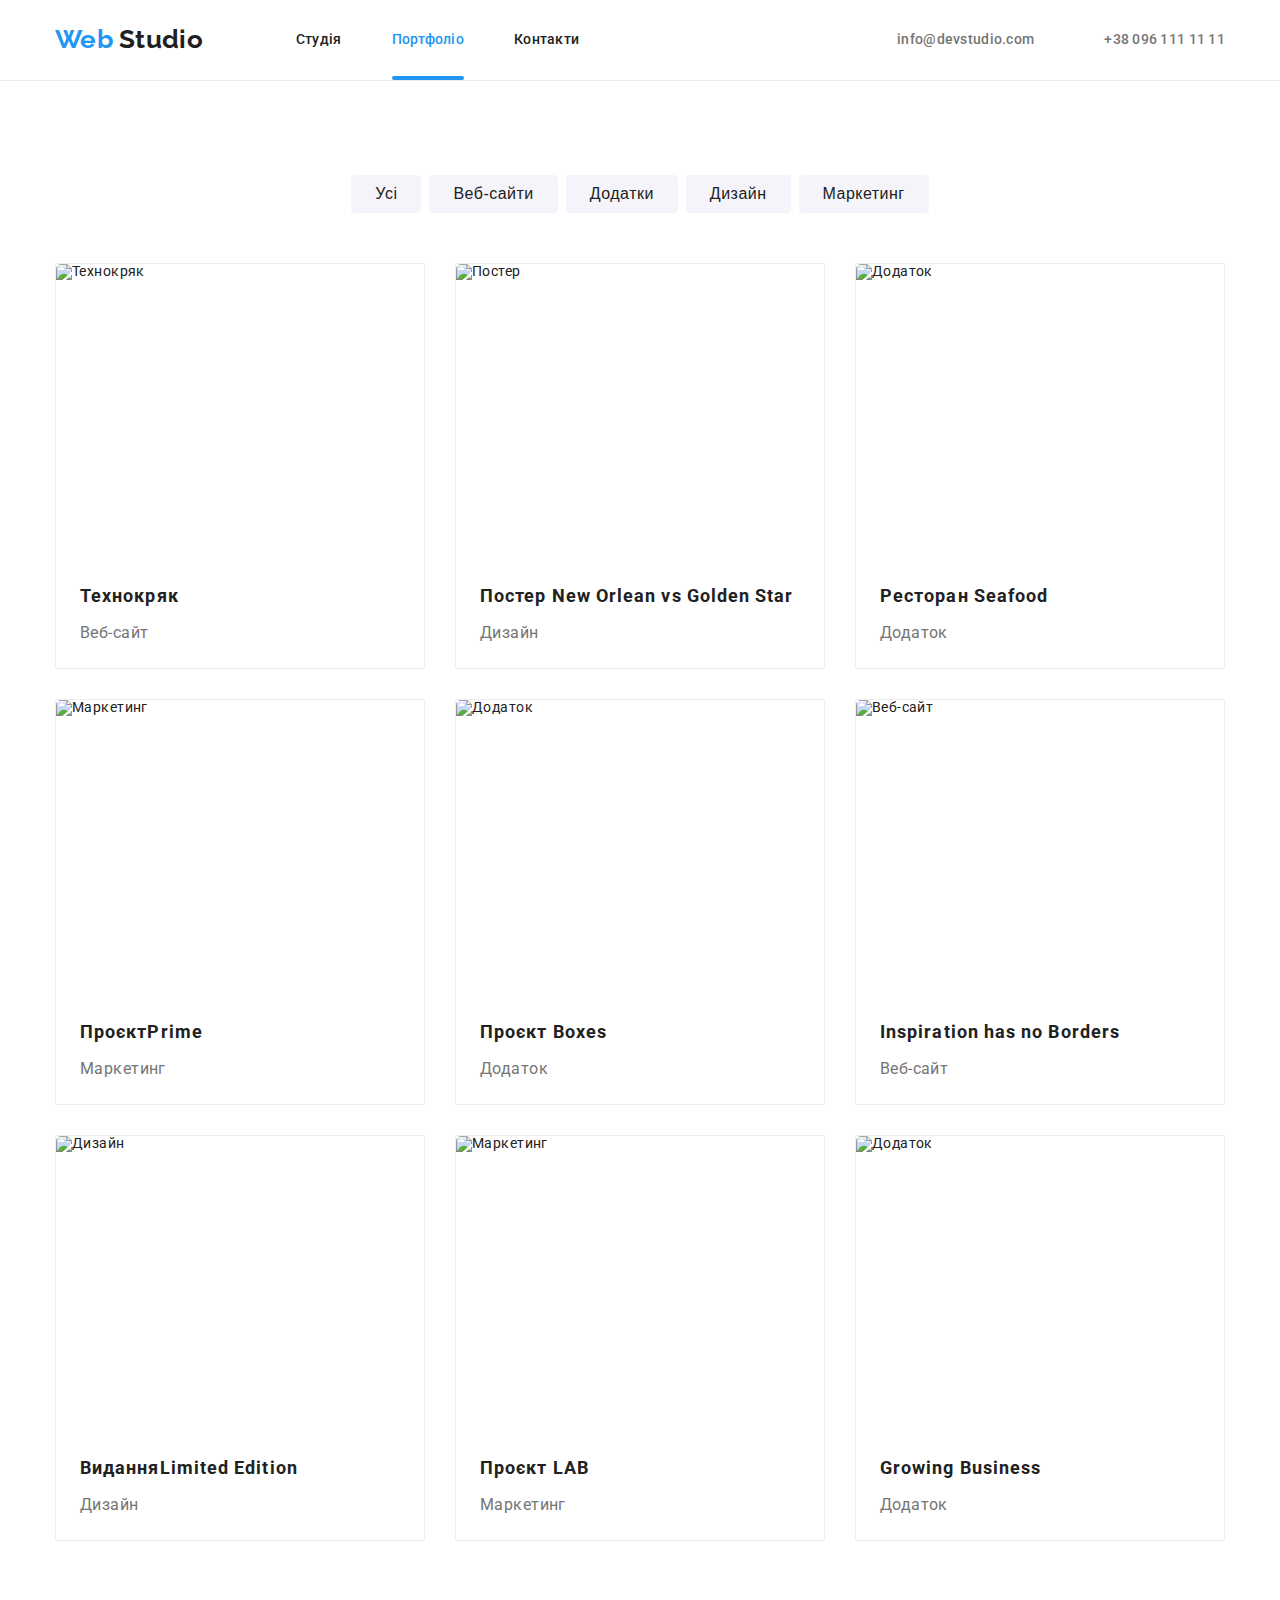
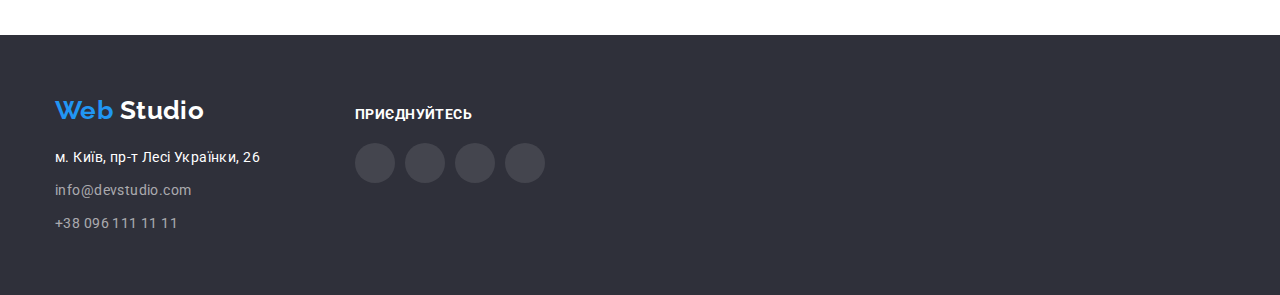
==== portfolio.html @ 7c747c17 "portfolio" ====
<!DOCTYPE html>
<html lang="uk">
    <head>
        <meta charset="UTF-8" />
        <meta http-equiv="X-UA-Compatible" content="IE=edge" />
        <meta name="viewport" content="width=device-width, initial-scale=1.0" />
        <link href="https://fonts.googleapis.com/css2?family=Raleway:wght@700&family=Roboto:wght@400;500;700;900&display=swap" rel="stylesheet" />
        <link
            rel="stylesheet"
            href="https://cdnjs.cloudflare.com/ajax/libs/modern-normalize/1.1.0/modern-normalize.min.css"
            integrity="sha512-wpPYUAdjBVSE4KJnH1VR1HeZfpl1ub8YT/NKx4PuQ5NmX2tKuGu6U/JRp5y+Y8XG2tV+wKQpNHVUX03MfMFn9Q=="
            crossorigin="anonymous"
            referrerpolicy="no-referrer"
        />
        <link rel="stylesheet" href="./css/styles.css" />
        <title>goit-markup-hw-03</title>
    </head>
    <body class="page">
        <!--header-->
        <header class="page-header">
            <div class="container header-container">
                <nav class="nav">
                    <!--logo-->
                    <a href="./index.html" class="logo logo-primary link" aria-current="true"> <span class="logo-style">Web </span>Studio </a>
                    <!-- nav -->
                    <ul class="list site-nav">
                        <li class="site-nav-item">
                            <a href="./index.html" class="link site-nav-link">Студія</a>
                        </li>
                        <li class="site-nav-item">
                            <a href="./portfolio.html" class="link site-nav-link site-nav-link-current">Портфоліо</a>
                        </li>
                        <li class="site-nav-item">
                            <a href="" class="link site-nav-link">Контакти</a>
                        </li>
                    </ul>
                </nav>
                <!--contacts-->
                <ul class="list contacts-nav">
                    <li class="contacts-nav-item">
                        <a href="mailto:info@devstudio.com" class="link contacts-nav-link">
                            <svg class="icon-contact" width="16" height="12">
                                <use href="./images/sprite.svg#icon-envelope"></use>
                            </svg>
                            info@devstudio.com
                        </a>
                    </li>
                    <li class="contacts-nav-item">
                        <a href="tel+380961111111" class="link contacts-nav-link">
                            <svg class="icon-contact" width="10" height="16">
                                <use href="./images/sprite.svg#icon-smartphone"></use>
                            </svg>
                            +38 096 111 11 11
                        </a>
                    </li>
                </ul>
            </div>
        </header>
        <main>
            <section class="section portfolio-section">
                <div class="container filter-container">
                    <h1 class="visually-hidden">Портфоліо</h1>
                    <ul class="filter list">
                        <li><button type="button" class="button button-secondary">Усі</button></li>
                        <li>
                            <button type="button" class="button button-secondary">Веб-сайти</button>
                        </li>
                        <li>
                            <button type="button" class="button button-secondary">Додатки</button>
                        </li>
                        <li>
                            <button type="button" class="button button-secondary">Дизайн</button>
                        </li>
                        <li>
                            <button type="button" class="button button-secondary">Маркетинг</button>
                        </li>
                    </ul>
                    <ul class="product list">
                        <li class="product-item">
                            <a href="" class="product-link link">
                                <div class="product-wrap">
                                    <img src="./images/Технокряк.jpg" alt="Технокряк" width="370" height="294" class="product-img" />
                                    <p class="product-thumb">Ресурс пропонує комплексні пропозиції з різним рівнем функціоналу та сервісів. Все це дозволить відвідувачу отримати вичерпні відомості про компанію чи приватну особу.</p>
                                </div>   
                                <div class="product-content">
                                    <h2 class="product-name">Технокряк</h2>
                                    <p class="product-desc">Веб-сайт</p>
                                </div>
                            </a>
                        </li>
                        <li class="product-item">
                            <a href="" class="product-link link">
                                <img src="./images/Постер-New-Orlean-vs-Golden-Star.jpg" alt="Постер" width="370" height="294" class="product-img" />
                                <div class="product-content">
                                    <h2 class="product-name">Постер<span lang="en"> New Orlean vs Golden Star</span></h2>
                                    <p class="product-desc">Дизайн</p>
                                </div>
                            </a>
                        </li>
                        <li class="product-item">
                            <a href="" class="product-link link">
                                <img src="./images/Ресторан-Seafood.jpg" alt="Додаток" width="370" height="294" class="product-img" />
                                <div class="product-content">
                                    <h2 class="product-name">Ресторан<span lang="en"> Seafood</span></h2>
                                    <p class="product-desc">Додаток</p>
                                </div>
                            </a>
                        </li>
                        <li class="product-item">
                            <a href="" class="product-link link">
                                <img src="./images/Проєкт-Prime.jpg" alt="Маркетинг" width="370" height="294" class="product-img" />
                                <div class="product-content">
                                    <h2 class="product-name">Проєкт<span lang="en">Prime</span></h2>
                                    <p class="product-desc">Маркетинг</p>
                                </div>
                            </a>
                        </li>
                        <li class="product-item">
                            <a href="" class="product-link link">
                                <img src="./images/Проєкт-Boxes.jpg" alt="Додаток" width="370" height="294" class="product-img" />
                                <div class="product-content">
                                    <h2 class="product-name">Проєкт<span lang="en"> Boxes</span></h2>
                                    <p class="product-desc">Додаток</p>
                                </div>
                            </a>
                        </li>
                        <li class="product-item">
                            <a href="" class="product-link link">
                                <img src="./images/Inspiration-has-no-Borders.jpg" alt="Веб-сайт" width="370" height="294" class="product-img" />
                                <div class="product-content">
                                    <h2 class="product-name">
                                        <span lang="en"> Inspiration has no Borders</span>
                                    </h2>
                                    <p class="product-desc">Веб-сайт</p>
                                </div>
                            </a>
                        </li>
                        <li class="product-item">
                            <a href="" class="product-link link">
                                <img src="images/Видання-Limited-Edition.jpg" alt="Дизайн" width="370" height="294" class="product-img" />
                                <div class="product-content">
                                    <h2 class="product-name">Видання<span lang="en">Limited Edition</span></h2>
                                    <p class="product-desc">Дизайн</p>
                                </div>
                            </a>
                        </li>
                        <li class="product-item">
                            <a href="" class="product-link link">
                                <img src="./images/Проєкт-LAB.jpg" alt="Маркетинг" width="370" height="294" class="product-img" />
                                <div class="product-content">
                                    <h2 class="product-name">Проєкт <span lang="en"> LAB</span></h2>
                                    <p class="product-desc">Маркетинг</p>
                                </div>
                            </a>
                        </li>
                        <li class="product-item">
                            <a href="" class="product-link link">
                                <img src="./images/Growing-Business.jpg" alt="Додаток" width="370" height="294" class="product-img" />
                                <div class="product-content">
                                    <h2 class="product-name">
                                        <span lang="en">Growing Business</span>
                                    </h2>
                                    <p class="product-desc">Додаток</p>
                                </div>
                            </a>
                        </li>
                    </ul>
                </div>
            </section>
        </main>
        <!--footer-->
        <footer class="page-footer">
            <div class="container footer-container">
                <div class="footer-addres-container">
                    <a href="./index.html" class="logo logo-secondary link" aria-current="true"><span class="logo-style">Web</span> Studio</a>
                    <address class="address">
                        <a href="https://goo.gl/maps/fcvHY8HtxZNQmXth9" target="_blank" class="address-location address-item link">м. Київ, пр-т Лесі Українки, 26</a>
                        <a href="mailto:info@devstudio.com" class="address-item link">info@devstudio.com</a>
                        <a href="tel+380961111111" class="address-item link">+38 096 111 11 11</a>
                    </address>
                </div>
                <div class="footer-social-container">
                    <b class="uptitle footer-title">приєднуйтесь</b>
                    <ul class="footer-social-list list">
                        <li class="footer-social-item">
                            <a href="#" class="footer-social-link link"
                                ><svg class="fooer-socials-icon" width="20" height="20">
                                    <use href="./images/sprite.svg#icon-instagram"></use>
                                </svg>
                            </a>
                        </li>
                        <li class="footer-social-item">
                            <a href="#" class="footer-social-link link"
                                ><svg class="fooer-socials-icon" width="20" height="20">
                                    <use href="./images/sprite.svg#icon-twitter"></use>
                                </svg>
                            </a>
                        </li>
                        <li class="footer-social-item">
                            <a href="#" class="footer-social-link link"
                                ><svg class="fooer-socials-icon" width="20" height="20">
                                    <use href="./images/sprite.svg#icon-facebook"></use>
                                </svg>
                            </a>
                        </li>
                        <li class="footer-social-item">
                            <a href="#" class="footer-social-link link"
                                ><svg class="socials-icon" width="20" height="20">
                                    <use href="./images/sprite.svg#icon-linkedin"></use>
                                </svg>
                            </a>
                        </li>
                    </ul>
                </div>
            </div>
        </footer>
    </body>
</html>
---- css/styles.css ----
:root {
    --primary-text-color: #757575;
    --secondary-text-color: #212121;
    --primary-white-color: #ffffff;
    --accent-color: #2196f3;
    --seconadry-accent-color: rgba(24, 140, 232, 1);
    --hero-bg-color: #c4c4c4;
    --footer-bg-color: #2f303a;
    --team-title-bg: #f5f4fa;
    --footer-text-color: rgba(255, 255, 255, 0.6);
    --portfolio-item-bg: #eeeeee;

    --function-duration: 250ms;
    --function-timing: cubic-bezier(0.4, 0, 0.2, 1);
}

/* General styles */
html {
    box-sizing: border-box;
}

*,
*::before,
*::after {
    box-sizing: inherit;
}

body {
    margin: 0;
    font-family: 'Roboto', sans-serif;
    font-weight: 400;
    font-size: 14px;
    letter-spacing: 0.03em;
    line-height: 1.14;

    color: var(--primary-text-color);
    background-color: var(--primary-white-color);
}

.list {
    list-style: none;
    padding: 0;
    margin: 0;
}

.link {
    text-decoration: none;
    color: var(--secondary-text-color);
}

.section {
    padding-top: 94px;
    padding-bottom: 94px;
}

.container {
    margin-left: auto;
    margin-right: auto;
    padding-left: 15px;
    padding-right: 15px;
    max-width: 1200px;
}

.button {
    display: inline-block;
    font-size: 16px;
    text-decoration: none;
    text-align: center;

    border-radius: 4px;
    border-color: transparent;
    cursor: pointer;
}

.visually-hidden {
    position: absolute !important;
    clip: rect(1px 1px 1px 1px); /* IE6, IE7 */
    clip: rect(1px, 1px, 1px, 1px);
    padding: 0 !important;
    border: 0 !important;
    height: 1px !important;
    width: 1px !important;
    overflow: hidden;
}

/* Header */
.page-header {
    border-bottom: 1px solid #ececec;
}

.header-container {
    display: flex;
    align-items: center;
    margin-top: 0;
    padding-top: 0;
    padding-bottom: 0;

    font-weight: 500;
    letter-spacing: 0.02em;
}

.nav {
    display: flex;
    align-items: center;
}

/* Logo  */

.logo {
    font-family: 'Raleway', sans-serif;
    font-weight: 700;
}

.logo-primary {
    padding-top: 24px;
    padding-bottom: 25px;

    font-size: 26px;
    line-height: 1.19;
}

.logo-style {
    color: var(--accent-color);
}
/* Site navigation */
.site-nav {
    display: flex;
    margin-left: 93px;
}

.site-nav-item:not(:last-child) {
    margin-right: 50px;
}

.site-nav-link {
    display: inline-block;
    padding-top: 32px;
    padding-bottom: 32px;
    color: var(--secondary-text-color);

    transition: var(--function-duration) var(--function-timing);
}

.site-nav-link:hover,
.site-nav-link:focus {
    color: var(--accent-color);

    transition: var(--function-duration) var(--function-timing);
}

.site-nav-link-current{
    position: relative;
    color: var(--accent-color);
}

.site-nav-link-current::before {
    content: '';
    display: block;
    position: absolute;
    left: 0px;
    bottom: 0px;
    width: 100%;
    height: 4px;
    border-radius: 2px;
    background-color: var(--accent-color);
}

/* Contacts navigation */
.contacts-nav {
    display: flex;
    margin-left: auto;
}

.contacts-nav-item:not(:last-child) {
    margin-right: 50px;
}

.contacts-nav-link {
    display: flex;
    align-items: center;
    padding-top: 32px;
    padding-bottom: 32px;
    color: var(--primary-text-color);

    transition: var(--function-duration) var(--function-timing);
}

.contacts-nav-link:hover,
.contacts-nav-link:focus {
    color: var(--accent-color);

    transition: var(--function-duration) var(--function-timing);
}

.icon-contact {
    margin-right: 10px;
    fill: currentColor;
}

/*Hero*/

.hero {
    padding-top: 200px;
    padding-bottom: 200px;
    text-align: center;
    background-color: var(--hero-bg-color);
}

.overlay {
    height: 600px;
    max-width: 1600px;
    margin-left: auto;
    margin-right: auto;
    background-image: linear-gradient(to right, rgba(47, 48, 58, 0.4), rgba(47, 48, 58, 0.4)), url(../images/Img-overlay.jpg);
    background-position: center;
    background-repeat: no-repeat;
    background-size: cover;
}

.hero-container {
    margin-bottom: 0;

    color: var(--primary-white-color);
}

.hero-title {
    width: 696px;
    margin-top: 0px;
    margin-bottom: 30px;
    margin-left: auto;
    margin-right: auto;

    font-weight: 900;
    font-size: 44px;
    line-height: 1.36;
    letter-spacing: 0.06em;
    text-transform: uppercase;
}
/* Primary button */

.button-primary {
    display: inline-flex;
    font-weight: 700;
    line-height: 1.87;
    letter-spacing: 0.06em;
    vertical-align: middle;
    padding: 10px 32px;

    color: var(--primary-white-color);
    background-color: var(--accent-color);
    box-shadow: 0px 4px 4px rgba(0, 0, 0, 0.15);
    border-radius: 4px;

    transition: var(--function-duration) var(--function-timing);
}

.button-primary:hover,
.button-primary:focus {
    color: var(--primary-white-color);
    background-color: var(--seconadry-accent-color);
    box-shadow: 0px 4px 4px rgba(0, 0, 0, 0.15);
    border-radius: 4px;

    transition: var(--function-duration) var(--function-timing);
}

/* General section title*/

.section-title {
    margin-top: 0;
    margin-bottom: 50px;

    font-weight: 700;
    font-size: 36px;
    line-height: 1.17;
    text-align: center;

    color: var(--secondary-text-color);
}

/* Uppercase titles */

.uptitle {
    margin-top: 0;

    font-size: inherit;
    font-weight: 700;
    font-size: 14px;
    line-height: 1.14;
    letter-spacing: 0.03em;
    text-transform: uppercase;
}

/* features */

.features-section {
    padding-bottom: 0;
}

.icon-features {
    display: flex;
    align-items: center;
    justify-content: center;
    width: 270px;
    height: 120px;
    margin-bottom: 30px;

    background-color: var(--team-title-bg);
    border-radius: 4px;
}

.features {
    display: flex;
}

.features-item:not(:last-child) {
    margin-right: 30px;
}

.features-title {
    color: var(--secondary-text-color);
    margin-bottom: 10px;
}

.features-text {
    color: var(--primary-text-color);
    margin-bottom: 0;
    line-height: 1.71;
}

/* work */

.work {
    display: flex;
    margin-right: auto;
    margin-left: auto;
}

.work-item:not(:last-child) {
    margin-right: 30px;
}
.work-thumb {
    position: relative;
}

.work-image {
    display: block;
}

.work-label-text {
    display: flex;
    align-items: center;
    justify-content: center;
    position: absolute;
    bottom: 0px;
    width: 100%;
    padding-top: 27px;
    padding-bottom: 27px;
    margin: 0px;
    font-weight: 700;
    font-size: 14px;
    line-height: 1.14;
    text-transform: uppercase;
    color: var(--primary-white-color);
    background: rgba(47, 48, 58, 0.8);
}

/* Team section */

.team-members-section {
    background-color: var(--team-title-bg);
}

.team-members {
    display: flex;
    font-size: 16px;
    line-height: 1.19;
}

.team-members-item {
    display: flex;
    flex-direction: column;
    align-items: center;
    padding-bottom: 24px;
    width: 270px;

    box-shadow: 0px 2px 1px rgba(0, 0, 0, 0.2), 0px 1px 1px rgba(0, 0, 0, 0.14), 0px 1px 3px rgba(0, 0, 0, 0.12);
    border-radius: 4px;
    background-color: var(--primary-white-color);
}

.team-members-item:not(:last-child) {
    margin-right: 30px;
}

.team-pic {
    display: inline-block;
    margin-bottom: 30px;
}

.team-name {
    margin-top: 0;
    margin-bottom: 10px;

    font-size: inherit;
    font-weight: 500;

    color: var(--secondary-text-color);
}

.team-position {
    margin-top: 0;
    margin-bottom: 16px;
}

.team-members-social-list {
    display: flex;
    align-items: center;
}
.team-members-social-item:not(:first-child) {
    margin-left: 10px;
}

.social-link {
    width: 40px;
    height: 40px;
    border-radius: 50%;
    display: flex;
    fill: #afb1b8;
    align-items: center;
    justify-content: center;

    transition: var(--function-duration) var(--function-timing);
}

.social-link:hover,
.social-link:focus {
    fill: var(--primary-white-color);
    background-color: var(--accent-color);

    transition: var(--function-duration) var(--function-timing);
}

/* client */

.clients-list {
    display: flex;
    color: var(--primary-text-color);
}

.clients-item {
    display: inline-block;
    margin-right: auto;
    margin-left: auto;
}

.clients-item :not(:last-child) {
    margin-right: 30px;
}

.clients-frame {
    display: flex;
    flex-direction: row;
    align-items: center;
    justify-content: center;
    width: 170px;
    height: 92px;
    border: 1px solid #afb1b8;
    border-radius: 4px;
    color: var(--primary-text-color);

    
}

.clients-frame {
    fill: var(--primary-text-color);

    transition: var(--function-duration) var(--function-timing);
}

.clients-item :hover,
.clients-item :focus {
    border-color: var(--accent-color);
    fill: var(--accent-color);

    transition: var(--function-duration) var(--function-timing);
}

/*Foter*/

.page-footer {
    background-color: var(--footer-bg-color);
}

.footer-container {
    padding-top: 60px;
    padding-bottom: 60px;
    display: flex;
    align-items: baseline;
}

.footer-addres-container {
    display: block;
    flex-direction: column;
    width: 231px;
}
.logo-secondary {
    display: block;
    margin-bottom: 20px;

    font-size: 26px;
    line-height: 1.19;

    color: var(--primary-white-color);
}

/* address */
.address {
    display: block;
    justify-items: flex-start;
}

.address .address-location {
    padding-top: 0px;
    color: var(--primary-white-color);
}

.address-item {
    display: block;
    font-style: normal;
    line-height: 1.71;
    color: var(--footer-text-color);
}

.address-item:not(:last-child) {
    margin-bottom: 9px;
}

.footer-social-container {
    display: block;
    margin-left: 69px;
}

.footer-social-list {
    display: flex;
    align-items: center;
    justify-content: center;
}

.footer-social-item :hover,
.footer-social-item :focus {
    background-color: var(--accent-color);
    fill: var(--primary-white-color);

    transition: var(--function-duration) var(--function-timing);
}

.footer-title {
    display: inline-block;
    margin-bottom: 20px;
    color: var(--primary-white-color);
}

.footer-social-item:not(:last-child) {
    margin-right: 10px;
}

.footer-social-link {
    width: 40px;
    height: 40px;
    background-color: rgba(255, 255, 255, 0.1);
    border-radius: 50%;
    display: flex;
    fill: var(--primary-white-color);
    align-items: center;
    justify-content: center;

    transition: var(--function-duration) var(--function-timing);
}

/* Portfolio  */

.button-secondary {
    display: inline-block;
    padding-right: 22px;
    padding-left: 22px;
    height: 38px;

    font-weight: 500;
    line-height: 1.62;
    letter-spacing: 0.03em;

    color: var(--secondary-text-color);
    background-color: var(--team-title-bg);

    transition: var(--function-duration) var(--function-timing);
}

.button-secondary:hover,
.button-secondary:focus {
    color: var(--primary-white-color);
    background-color: var(--accent-color);
    box-shadow: 0px 2px 2px rgba(0, 0, 0, 0.12), 0px 1px 2px rgba(0, 0, 0, 0.08), 0px 3px 1px rgba(0, 0, 0, 0.1);

    transition: var(--function-duration) var(--function-timing);
}

.filter {
    margin-bottom: 50px;
}

.filter :not(:last-child) {
    margin-right: 8px;
}

.filter {
    display: flex;
    justify-content: center;

    margin-right: auto;
    margin-left: auto;
}

/* Portfolio  list */

.header-border {
    border-bottom: 1px solid #ececec;
}

.site-nav-ink--current {
    color: var(--accent-color);
}

/* Porfolio product filters */



.filter {
    margin-bottom: 50px;
}

.filter-item:not(:last-child) {
    margin-right: 8px;
}

.filter {
    display: flex;
    justify-content: center;

    margin-right: auto;
    margin-left: auto;
}

/* Portfolio product list */

.product {
    display: flex;
    flex-wrap: wrap;
    align-items: center;
    margin-right: auto;
    margin-left: auto;
}

.product-item {
    width: calc((100% - (30px * 2)) / 3);
    margin-right: 30px;
    margin-bottom: 30px;
    padding: 0;

    background: var(--primary-white-color);
    border: 1px solid var(--portfolio-item-bg);
    
    transition: var(--function-duration) var(--function-timing);
}

.product-item :hover,
.product-item :focus{
    box-shadow: 1px 4px 6px rgba(0, 0, 0, 0.16), 0px 4px 4px rgba(0, 0, 0, 0.06), 0px 1px 1px rgba(0, 0, 0, 0.12);

transition: transform var(--function-duration) var(--function-timing);
}


.product-item:hover .product-thumb,
.product-item:focus .product-thumb,
.product-item:hover .product-wrap::before,
.product-item:focus .product-wrap::before {
transform: translateY(0);
transition: transform var(--function-duration) var(--function-timing);
}

.product-item:nth-child(3n) {
    margin-right: 0;
}

.product-item:nth-last-child(-n + 3) {
    margin-bottom: 0;
}

.product-link {
    display: block;
}

.product-link:hover {
    box-shadow: 0px 1px 1px rgba(0, 0, 0, 0.12), 0px 4px 4px rgba(0, 0, 0, 0.06), 1px 4px 6px rgba(0, 0, 0, 0.16);

    transition: var(--function-duration) var(--function-timing);
}

.product-wrap :hover{
opacity: 1;
}

.product-wrap{
    position: relative;
    overflow: hidden;
    
}

.product-wrap ::before{
    display: inline-block;
position: absolute;
content: "";

top: 0;
left: 0;
height: 100%;
width: 100%;

border-top-right-radius: 5px;
border-top-left-radius: 5px;
background:var(--accent-color)

transform: translateY(100%);
transition: transform var(--function-duration) var(--function-timing);
}

.product-img{
    display: block;
    border-top-right-radius: 5px;
    border-top-left-radius: 5px;
}

.product-thumb{ 
    position: absolute;
    top: 0;
    left: 0;
    padding: 63px 24px;
    margin: 0;
    font-size: 18px;
    line-height: 1.56;

    color: var(--primary-white-color);

    transform: translateY(100%);
    transition: transform var(--function-duration) var(--function-timing);
    
}

    



.product-content {
    display: block;
    padding: 20px 24px;
}

.product-name {
    margin-top: 0;
    margin-bottom: 4px;

    font-weight: 700;
    font-size: 18px;
    line-height: 2;
    letter-spacing: 0.06em;

    color: var(--secondary-text-color);
}

.product-desc {
    margin: 0;
    font-size: 16px;
    line-height: 1.87;

    color: var(--primary-text-color);
}
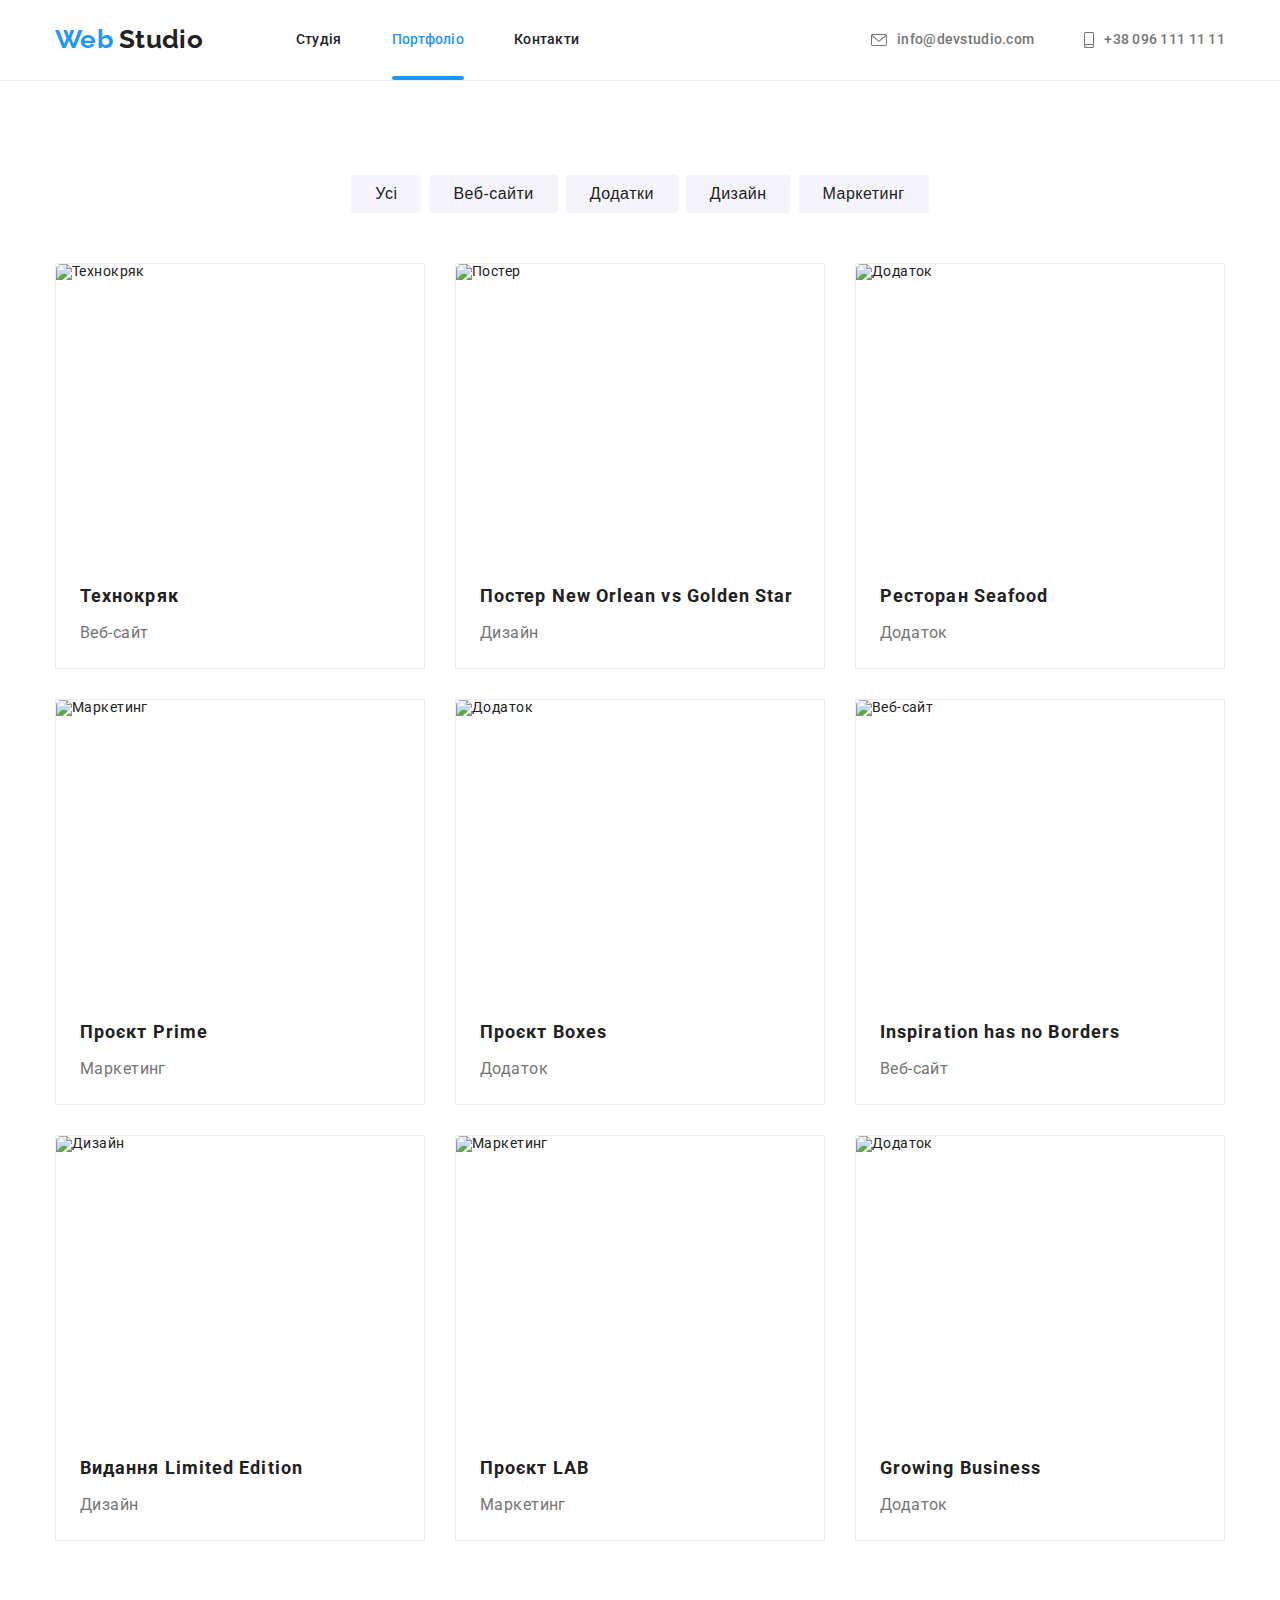
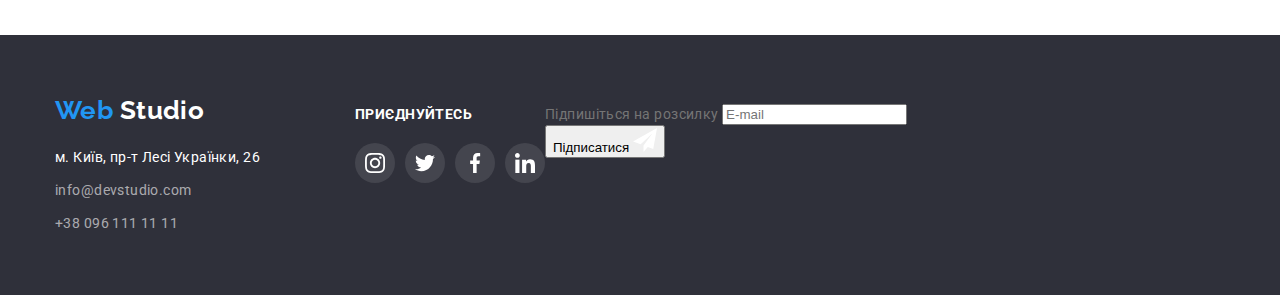
==== commit c70e4e72: "Update portfolio.html" ====
--- a/portfolio.html
+++ b/portfolio.html
@@ -13,7 +13,7 @@
             referrerpolicy="no-referrer"
         />
         <link rel="stylesheet" href="./css/styles.css" />
-        <title>goit-markup-hw-03</title>
+        <title>goit-markup-hw-06</title>
     </head>
     <body class="page">
         <!--header-->
@@ -80,8 +80,11 @@
                             <a href="" class="product-link link">
                                 <div class="product-wrap">
                                     <img src="./images/Технокряк.jpg" alt="Технокряк" width="370" height="294" class="product-img" />
-                                    <p class="product-thumb">Ресурс пропонує комплексні пропозиції з різним рівнем функціоналу та сервісів. Все це дозволить відвідувачу отримати вичерпні відомості про компанію чи приватну особу.</p>
-                                </div>   
+                                    <p class="product-thumb">
+                                        Ресурс пропонує комплексні пропозиції з різним рівнем функціоналу та сервісів. Все це дозволить відвідувачу отримати вичерпні відомості про компанію чи приватну
+                                        особу.
+                                    </p>
+                                </div>
                                 <div class="product-content">
                                     <h2 class="product-name">Технокряк</h2>
                                     <p class="product-desc">Веб-сайт</p>
@@ -90,7 +93,13 @@
                         </li>
                         <li class="product-item">
                             <a href="" class="product-link link">
-                                <img src="./images/Постер-New-Orlean-vs-Golden-Star.jpg" alt="Постер" width="370" height="294" class="product-img" />
+                                <div class="product-wrap">
+                                    <img src="./images/Постер-New-Orlean-vs-Golden-Star.jpg" alt="Постер" width="370" height="294" class="product-img" />
+                                    <p class="product-thumb">
+                                        Ресурс пропонує комплексні пропозиції з різним рівнем функціоналу та сервісів. Все це дозволить відвідувачу отримати вичерпні відомості про компанію чи приватну
+                                        особу.
+                                    </p>
+                                </div>
                                 <div class="product-content">
                                     <h2 class="product-name">Постер<span lang="en"> New Orlean vs Golden Star</span></h2>
                                     <p class="product-desc">Дизайн</p>
@@ -99,7 +108,13 @@
                         </li>
                         <li class="product-item">
                             <a href="" class="product-link link">
-                                <img src="./images/Ресторан-Seafood.jpg" alt="Додаток" width="370" height="294" class="product-img" />
+                                <div class="product-wrap">
+                                    <img src="./images/Ресторан-Seafood.jpg" alt="Додаток" width="370" height="294" class="product-img" />
+                                    <p class="product-thumb">
+                                        Ресурс пропонує комплексні пропозиції з різним рівнем функціоналу та сервісів. Все це дозволить відвідувачу отримати вичерпні відомості про компанію чи приватну
+                                        особу.
+                                    </p>
+                                </div>
                                 <div class="product-content">
                                     <h2 class="product-name">Ресторан<span lang="en"> Seafood</span></h2>
                                     <p class="product-desc">Додаток</p>
@@ -108,16 +123,28 @@
                         </li>
                         <li class="product-item">
                             <a href="" class="product-link link">
-                                <img src="./images/Проєкт-Prime.jpg" alt="Маркетинг" width="370" height="294" class="product-img" />
-                                <div class="product-content">
-                                    <h2 class="product-name">Проєкт<span lang="en">Prime</span></h2>
+                                <div class="product-wrap">
+                                    <img src="./images/Проєкт-Prime.jpg" alt="Маркетинг" width="370" height="294" class="product-img" />
+                                    <p class="product-thumb">
+                                        Ресурс пропонує комплексні пропозиції з різним рівнем функціоналу та сервісів. Все це дозволить відвідувачу отримати вичерпні відомості про компанію чи приватну
+                                        особу.
+                                    </p>
+                                </div>
+                                <div class="product-content">
+                                    <h2 class="product-name">Проєкт<span lang="en"> Prime</span></h2>
                                     <p class="product-desc">Маркетинг</p>
                                 </div>
                             </a>
                         </li>
                         <li class="product-item">
                             <a href="" class="product-link link">
-                                <img src="./images/Проєкт-Boxes.jpg" alt="Додаток" width="370" height="294" class="product-img" />
+                                <div class="product-wrap">
+                                    <img src="./images/Проєкт-Boxes.jpg" alt="Додаток" width="370" height="294" class="product-img" />
+                                    <p class="product-thumb">
+                                        Ресурс пропонує комплексні пропозиції з різним рівнем функціоналу та сервісів. Все це дозволить відвідувачу отримати вичерпні відомості про компанію чи приватну
+                                        особу.
+                                    </p>
+                                </div>
                                 <div class="product-content">
                                     <h2 class="product-name">Проєкт<span lang="en"> Boxes</span></h2>
                                     <p class="product-desc">Додаток</p>
@@ -126,27 +153,43 @@
                         </li>
                         <li class="product-item">
                             <a href="" class="product-link link">
-                                <img src="./images/Inspiration-has-no-Borders.jpg" alt="Веб-сайт" width="370" height="294" class="product-img" />
-                                <div class="product-content">
-                                    <h2 class="product-name">
-                                        <span lang="en"> Inspiration has no Borders</span>
-                                    </h2>
+                                <div class="product-wrap">
+                                    <img src="./images/Inspiration-has-no-Borders.jpg" alt="Веб-сайт" width="370" height="294" class="product-img" />
+                                    <p class="product-thumb">
+                                        Ресурс пропонує комплексні пропозиції з різним рівнем функціоналу та сервісів. Все це дозволить відвідувачу отримати вичерпні відомості про компанію чи приватну
+                                        особу.
+                                    </p>
+                                </div>
+                                <div class="product-content">
+                                    <h2 class="product-name"><span lang="en"> Inspiration has no Borders</span></h2>
                                     <p class="product-desc">Веб-сайт</p>
                                 </div>
                             </a>
                         </li>
                         <li class="product-item">
                             <a href="" class="product-link link">
-                                <img src="images/Видання-Limited-Edition.jpg" alt="Дизайн" width="370" height="294" class="product-img" />
-                                <div class="product-content">
-                                    <h2 class="product-name">Видання<span lang="en">Limited Edition</span></h2>
+                                <div class="product-wrap">
+                                    <img src="images/Видання-Limited-Edition.jpg" alt="Дизайн" width="370" height="294" class="product-img" />
+                                    <p class="product-thumb">
+                                        Ресурс пропонує комплексні пропозиції з різним рівнем функціоналу та сервісів. Все це дозволить відвідувачу отримати вичерпні відомості про компанію чи приватну
+                                        особу.
+                                    </p>
+                                </div>
+                                <div class="product-content">
+                                    <h2 class="product-name">Видання<span lang="en"> Limited Edition</span></h2>
                                     <p class="product-desc">Дизайн</p>
                                 </div>
                             </a>
                         </li>
                         <li class="product-item">
                             <a href="" class="product-link link">
-                                <img src="./images/Проєкт-LAB.jpg" alt="Маркетинг" width="370" height="294" class="product-img" />
+                                <div class="product-wrap">
+                                    <img src="./images/Проєкт-LAB.jpg" alt="Маркетинг" width="370" height="294" class="product-img" />
+                                    <p class="product-thumb">
+                                        Ресурс пропонує комплексні пропозиції з різним рівнем функціоналу та сервісів. Все це дозволить відвідувачу отримати вичерпні відомості про компанію чи приватну
+                                        особу.
+                                    </p>
+                                </div>
                                 <div class="product-content">
                                     <h2 class="product-name">Проєкт <span lang="en"> LAB</span></h2>
                                     <p class="product-desc">Маркетинг</p>
@@ -155,11 +198,15 @@
                         </li>
                         <li class="product-item">
                             <a href="" class="product-link link">
-                                <img src="./images/Growing-Business.jpg" alt="Додаток" width="370" height="294" class="product-img" />
-                                <div class="product-content">
-                                    <h2 class="product-name">
-                                        <span lang="en">Growing Business</span>
-                                    </h2>
+                                <div class="product-wrap">
+                                    <img src="./images/Growing-Business.jpg" alt="Додаток" width="370" height="294" class="product-img" />
+                                    <p class="product-thumb">
+                                        Ресурс пропонує комплексні пропозиції з різним рівнем функціоналу та сервісів. Все це дозволить відвідувачу отримати вичерпні відомості про компанію чи приватну
+                                        особу.
+                                    </p>
+                                </div>
+                                <div class="product-content">
+                                    <h2 class="product-name"><span lang="en">Growing Business</span></h2>
                                     <p class="product-desc">Додаток</p>
                                 </div>
                             </a>
@@ -212,6 +259,19 @@
                         </li>
                     </ul>
                 </div>
+                <form class="subscribe-form">
+                    <div class="footer-form">
+                      <label for="mail">Підпишіться на розсилку</label>
+                      <input type="mail" name="mail" id="mail" placeholder="E-mail" />
+                    </div>
+                    <div class="footer-button">
+                      <button type="submit" class="submit-footer-button"> Підписатися
+                        <svg width="24" height="24" class="subscribe-icon">
+                        <use href="./images/icons.svg#icon-send"></use>
+                      </button>
+                      </svg>
+                    </div>
+                  </form>
             </div>
         </footer>
     </body>
--- a/css/styles.css
+++ b/css/styles.css
@@ -70,6 +70,8 @@
     border-radius: 4px;
     border-color: transparent;
     cursor: pointer;
+    transition: background-color 250ms cubic-bezier(0.4, 0, 0.2, 1),
+        color 250ms cubic-bezier(0.4, 0, 0.2, 1);
 }
 
 .visually-hidden {
@@ -148,7 +150,7 @@
     transition: var(--function-duration) var(--function-timing);
 }
 
-.site-nav-link-current{
+.site-nav-link-current {
     position: relative;
     color: var(--accent-color);
 }
@@ -211,7 +213,8 @@
     max-width: 1600px;
     margin-left: auto;
     margin-right: auto;
-    background-image: linear-gradient(to right, rgba(47, 48, 58, 0.4), rgba(47, 48, 58, 0.4)), url(../images/Img-overlay.jpg);
+    background-image: linear-gradient(to right, rgba(47, 48, 58, 0.4), rgba(47, 48, 58, 0.4)),
+        url(../images/Img-overlay.jpg);
     background-position: center;
     background-repeat: no-repeat;
     background-size: cover;
@@ -384,7 +387,8 @@
     padding-bottom: 24px;
     width: 270px;
 
-    box-shadow: 0px 2px 1px rgba(0, 0, 0, 0.2), 0px 1px 1px rgba(0, 0, 0, 0.14), 0px 1px 3px rgba(0, 0, 0, 0.12);
+    box-shadow: 0px 2px 1px rgba(0, 0, 0, 0.2), 0px 1px 1px rgba(0, 0, 0, 0.14),
+        0px 1px 3px rgba(0, 0, 0, 0.12);
     border-radius: 4px;
     background-color: var(--primary-white-color);
 }
@@ -467,14 +471,10 @@
     height: 92px;
     border: 1px solid #afb1b8;
     border-radius: 4px;
-    color: var(--primary-text-color);
-
-    
+    fill: #afb1b8;
 }
 
 .clients-frame {
-    fill: var(--primary-text-color);
-
     transition: var(--function-duration) var(--function-timing);
 }
 
@@ -600,7 +600,8 @@
 .button-secondary:focus {
     color: var(--primary-white-color);
     background-color: var(--accent-color);
-    box-shadow: 0px 2px 2px rgba(0, 0, 0, 0.12), 0px 1px 2px rgba(0, 0, 0, 0.08), 0px 3px 1px rgba(0, 0, 0, 0.1);
+    box-shadow: 0px 2px 2px rgba(0, 0, 0, 0.12), 0px 1px 2px rgba(0, 0, 0, 0.08),
+        0px 3px 1px rgba(0, 0, 0, 0.1);
 
     transition: var(--function-duration) var(--function-timing);
 }
@@ -632,8 +633,6 @@
 }
 
 /* Porfolio product filters */
-
-
 
 .filter {
     margin-bottom: 50px;
@@ -669,24 +668,23 @@
 
     background: var(--primary-white-color);
     border: 1px solid var(--portfolio-item-bg);
-    
-    transition: var(--function-duration) var(--function-timing);
-}
-
-.product-item :hover,
+
+    transition: var(--function-duration) var(--function-timing);
+}
+
+/* .product-item :hover,
 .product-item :focus{
     box-shadow: 1px 4px 6px rgba(0, 0, 0, 0.16), 0px 4px 4px rgba(0, 0, 0, 0.06), 0px 1px 1px rgba(0, 0, 0, 0.12);
 
 transition: transform var(--function-duration) var(--function-timing);
-}
-
+} */
 
 .product-item:hover .product-thumb,
 .product-item:focus .product-thumb,
 .product-item:hover .product-wrap::before,
 .product-item:focus .product-wrap::before {
-transform: translateY(0);
-transition: transform var(--function-duration) var(--function-timing);
+    transform: translateY(0);
+    transition: transform var(--function-duration) var(--function-timing);
 }
 
 .product-item:nth-child(3n) {
@@ -702,47 +700,27 @@
 }
 
 .product-link:hover {
-    box-shadow: 0px 1px 1px rgba(0, 0, 0, 0.12), 0px 4px 4px rgba(0, 0, 0, 0.06), 1px 4px 6px rgba(0, 0, 0, 0.16);
-
-    transition: var(--function-duration) var(--function-timing);
-}
-
-.product-wrap :hover{
-opacity: 1;
-}
-
-.product-wrap{
+    box-shadow: 0px 1px 1px rgba(0, 0, 0, 0.12), 0px 4px 4px rgba(0, 0, 0, 0.06),
+        1px 4px 6px rgba(0, 0, 0, 0.16);
+
+    transition: var(--function-duration) var(--function-timing);
+}
+
+.product-wrap {
     position: relative;
     overflow: hidden;
-    
-}
-
-.product-wrap ::before{
-    display: inline-block;
-position: absolute;
-content: "";
-
-top: 0;
-left: 0;
-height: 100%;
-width: 100%;
-
-border-top-right-radius: 5px;
-border-top-left-radius: 5px;
-background:var(--accent-color)
-
-transform: translateY(100%);
-transition: transform var(--function-duration) var(--function-timing);
-}
-
-.product-img{
+}
+
+.product-img {
     display: block;
     border-top-right-radius: 5px;
     border-top-left-radius: 5px;
 }
 
-.product-thumb{ 
+.product-thumb {
     position: absolute;
+    width: 100%;
+    height: 100%;
     top: 0;
     left: 0;
     padding: 63px 24px;
@@ -751,15 +729,37 @@
     line-height: 1.56;
 
     color: var(--primary-white-color);
+    background: rgba(33, 150, 243, 0.9);
 
     transform: translateY(100%);
     transition: transform var(--function-duration) var(--function-timing);
-    
-}
-
-    
-
-
+}
+
+.product-item:hover .product-thumb,
+.product-item:focus .product-thumb,
+.product-item:hover .product-wrap::before,
+.product-item:focus .product-wrap::before {
+    transform: translateY(0);
+    transition: transform var(--function-duration) var(--function-timing);
+}
+
+.product-wrap ::before {
+    display: inline-block;
+    position: absolute;
+    content: '';
+
+    top: 0;
+    left: 0;
+    height: 100%;
+    width: 100%;
+
+    border-top-right-radius: 5px;
+    border-top-left-radius: 5px;
+    background: var(--accent-color);
+
+    transform: translateY(100%);
+    transition: transform var(--function-duration) var(--function-timing);
+}
 
 .product-content {
     display: block;
@@ -785,3 +785,124 @@
 
     color: var(--primary-text-color);
 }
+
+/* Modal */
+
+.backdrop {
+    position: fixed;
+    top: 0px;
+    left: 0px;
+    width: 100%;
+    height: 100%;
+    background-color: rgba(0, 0, 0, 0.2);
+    transition: opacity var(--function-duration) var(--function-timing);
+}
+
+.backdrop.is-hidden {
+    opacity: 0;
+    pointer-events: none;
+    overflow: visible;
+}
+
+.modal {
+    position: absolute;
+    top: 50%;
+    left: 50%;
+    transform: translate(-50%, -50%);
+
+    width: 528px;
+    height: 581px;
+    /* padding: 8px; */
+    background: #ffffff;
+    box-shadow: 0px 1px 3px rgba(0, 0, 0, 0.12), 0px 1px 1px rgba(0, 0, 0, 0.14),
+        0px 2px 1px rgba(0, 0, 0, 0.2);
+    border-radius: 4px;
+}
+
+.close {
+    position: fixed;
+    cursor: pointer;
+    width: 30px;
+    height: 30px;
+    top: 8px;
+    right: 8px;
+    padding: 6px;
+    border-radius: 50%;
+    background: var(--primary-white-color);
+    fill: #000000;
+    border: 1px solid rgba(0, 0, 0, 0.1);
+}
+
+.btn-close {
+    position: absolute;
+    top: 50%;
+    left: 50%;
+    transform: translate(-50%, -50%);
+    width: 18px;
+    height: 18px;
+}
+
+.form-title {
+    margin-top: 40px;
+    margin-bottom: 12px;
+    text-align: center;
+    font-size: 20px;
+    line-height: 1.15;
+    letter-spacing: 0.03em;
+    color: var(--secondary-text-color);
+}
+
+.form {
+    width: 100%;
+    height: 100%;
+    margin-left: auto;
+    margin-right: auto;
+    padding: 0px 40px 0px 40px;
+}
+
+.form-field {
+    /* border: 1px solid rgba(33, 33, 33, 0.2); */
+    /* border-radius: 4px; */
+    margin-bottom: 10px;
+    display: flex;
+    flex-direction: column;
+    position: relative;
+}
+
+.form-lable {
+    margin-bottom: 4px;
+    font-size: 12px;
+    line-height: 1.16;
+    letter-spacing: 0.01em;
+}
+
+.icon-svg {
+    position: absolute;
+    top: 50%;
+    left: 12px;
+    transform: translateY(-50%);
+
+    display: inline-block;
+    fill: #000000;
+
+    background-color: tomato;
+}
+
+.form-input {
+    padding: 11px 11px 11px 42px;
+    border: 1px solid rgba(33, 33, 33, 0.2);
+    border-radius: 4px;
+}
+
+.comment {
+    padding: 12px 16px;
+    font-size: 12px;
+    line-height: 1.16;
+    letter-spacing: 0.01em;
+
+    color: rgba(117, 117, 117, 0.5);
+
+    border: 1px solid rgba(33, 33, 33, 0.2);
+    border-radius: 4px;
+    resize: none;
+}
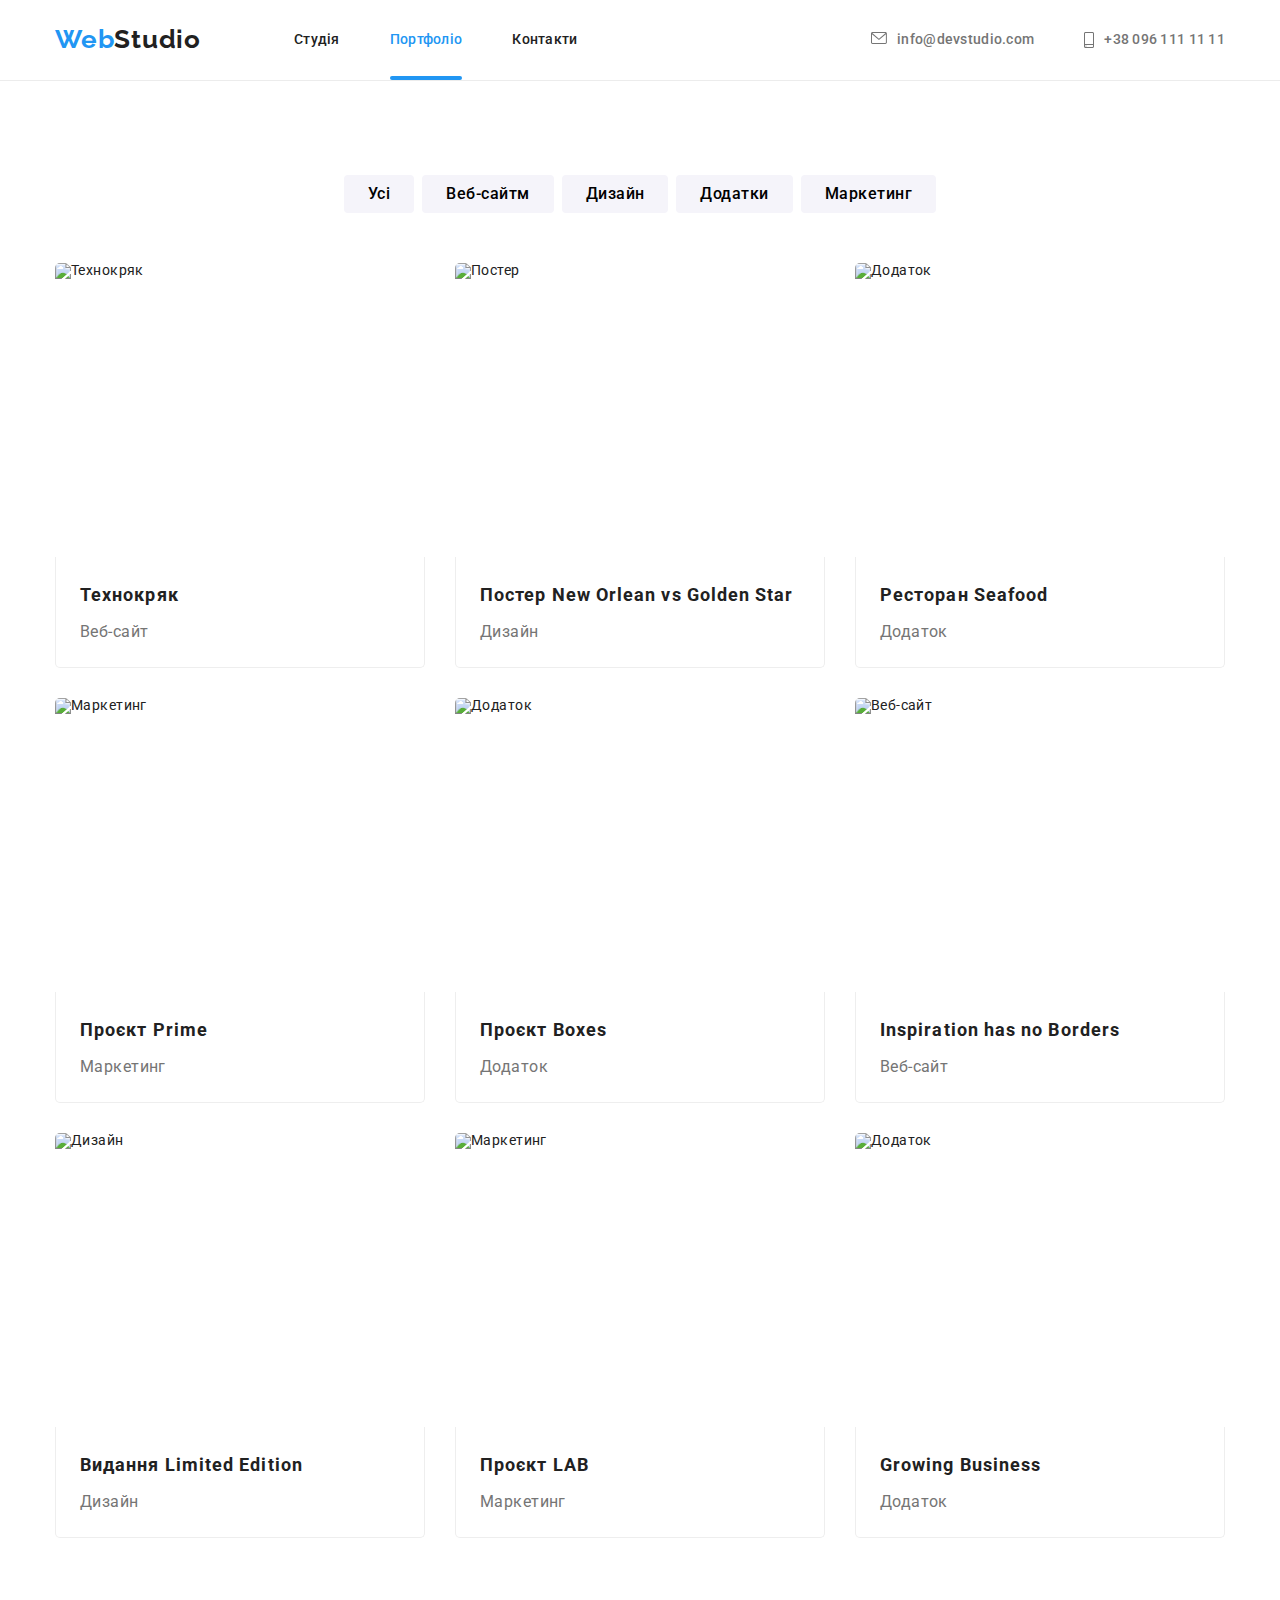
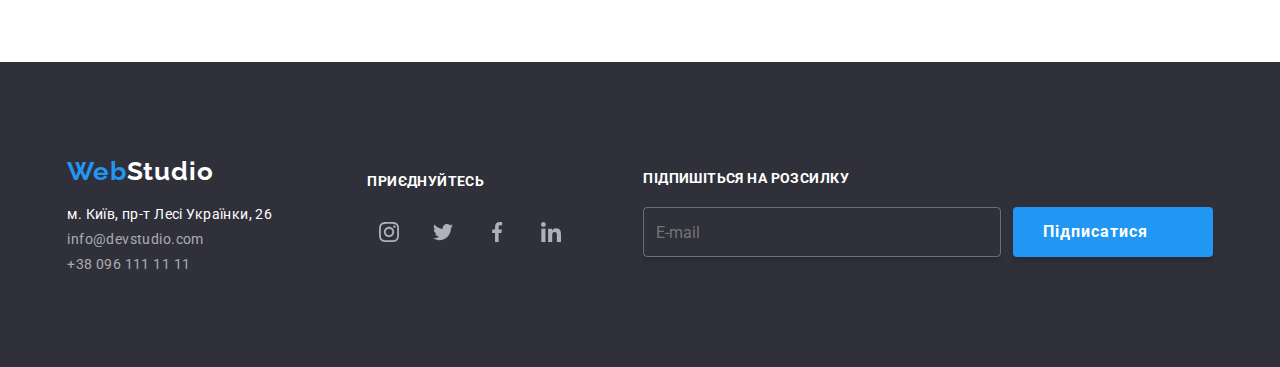
==== commit e69059d8: "bgc - icon" ====
--- a/portfolio.html
+++ b/portfolio.html
@@ -1,278 +1,270 @@
 <!DOCTYPE html>
 <html lang="uk">
-    <head>
-        <meta charset="UTF-8" />
-        <meta http-equiv="X-UA-Compatible" content="IE=edge" />
-        <meta name="viewport" content="width=device-width, initial-scale=1.0" />
-        <link href="https://fonts.googleapis.com/css2?family=Raleway:wght@700&family=Roboto:wght@400;500;700;900&display=swap" rel="stylesheet" />
-        <link
-            rel="stylesheet"
-            href="https://cdnjs.cloudflare.com/ajax/libs/modern-normalize/1.1.0/modern-normalize.min.css"
-            integrity="sha512-wpPYUAdjBVSE4KJnH1VR1HeZfpl1ub8YT/NKx4PuQ5NmX2tKuGu6U/JRp5y+Y8XG2tV+wKQpNHVUX03MfMFn9Q=="
-            crossorigin="anonymous"
-            referrerpolicy="no-referrer"
-        />
-        <link rel="stylesheet" href="./css/styles.css" />
-        <title>goit-markup-hw-06</title>
-    </head>
-    <body class="page">
-        <!--header-->
-        <header class="page-header">
-            <div class="container header-container">
-                <nav class="nav">
-                    <!--logo-->
-                    <a href="./index.html" class="logo logo-primary link" aria-current="true"> <span class="logo-style">Web </span>Studio </a>
-                    <!-- nav -->
-                    <ul class="list site-nav">
-                        <li class="site-nav-item">
-                            <a href="./index.html" class="link site-nav-link">Студія</a>
-                        </li>
-                        <li class="site-nav-item">
-                            <a href="./portfolio.html" class="link site-nav-link site-nav-link-current">Портфоліо</a>
-                        </li>
-                        <li class="site-nav-item">
-                            <a href="" class="link site-nav-link">Контакти</a>
-                        </li>
-                    </ul>
-                </nav>
-                <!--contacts-->
-                <ul class="list contacts-nav">
-                    <li class="contacts-nav-item">
-                        <a href="mailto:info@devstudio.com" class="link contacts-nav-link">
-                            <svg class="icon-contact" width="16" height="12">
-                                <use href="./images/sprite.svg#icon-envelope"></use>
-                            </svg>
-                            info@devstudio.com
-                        </a>
-                    </li>
-                    <li class="contacts-nav-item">
-                        <a href="tel+380961111111" class="link contacts-nav-link">
-                            <svg class="icon-contact" width="10" height="16">
-                                <use href="./images/sprite.svg#icon-smartphone"></use>
-                            </svg>
-                            +38 096 111 11 11
-                        </a>
-                    </li>
-                </ul>
-            </div>
-        </header>
-        <main>
-            <section class="section portfolio-section">
-                <div class="container filter-container">
-                    <h1 class="visually-hidden">Портфоліо</h1>
-                    <ul class="filter list">
-                        <li><button type="button" class="button button-secondary">Усі</button></li>
-                        <li>
-                            <button type="button" class="button button-secondary">Веб-сайти</button>
-                        </li>
-                        <li>
-                            <button type="button" class="button button-secondary">Додатки</button>
-                        </li>
-                        <li>
-                            <button type="button" class="button button-secondary">Дизайн</button>
-                        </li>
-                        <li>
-                            <button type="button" class="button button-secondary">Маркетинг</button>
-                        </li>
-                    </ul>
-                    <ul class="product list">
-                        <li class="product-item">
-                            <a href="" class="product-link link">
-                                <div class="product-wrap">
-                                    <img src="./images/Технокряк.jpg" alt="Технокряк" width="370" height="294" class="product-img" />
-                                    <p class="product-thumb">
-                                        Ресурс пропонує комплексні пропозиції з різним рівнем функціоналу та сервісів. Все це дозволить відвідувачу отримати вичерпні відомості про компанію чи приватну
-                                        особу.
-                                    </p>
-                                </div>
-                                <div class="product-content">
-                                    <h2 class="product-name">Технокряк</h2>
-                                    <p class="product-desc">Веб-сайт</p>
-                                </div>
-                            </a>
-                        </li>
-                        <li class="product-item">
-                            <a href="" class="product-link link">
-                                <div class="product-wrap">
-                                    <img src="./images/Постер-New-Orlean-vs-Golden-Star.jpg" alt="Постер" width="370" height="294" class="product-img" />
-                                    <p class="product-thumb">
-                                        Ресурс пропонує комплексні пропозиції з різним рівнем функціоналу та сервісів. Все це дозволить відвідувачу отримати вичерпні відомості про компанію чи приватну
-                                        особу.
-                                    </p>
-                                </div>
-                                <div class="product-content">
-                                    <h2 class="product-name">Постер<span lang="en"> New Orlean vs Golden Star</span></h2>
-                                    <p class="product-desc">Дизайн</p>
-                                </div>
-                            </a>
-                        </li>
-                        <li class="product-item">
-                            <a href="" class="product-link link">
-                                <div class="product-wrap">
-                                    <img src="./images/Ресторан-Seafood.jpg" alt="Додаток" width="370" height="294" class="product-img" />
-                                    <p class="product-thumb">
-                                        Ресурс пропонує комплексні пропозиції з різним рівнем функціоналу та сервісів. Все це дозволить відвідувачу отримати вичерпні відомості про компанію чи приватну
-                                        особу.
-                                    </p>
-                                </div>
-                                <div class="product-content">
-                                    <h2 class="product-name">Ресторан<span lang="en"> Seafood</span></h2>
-                                    <p class="product-desc">Додаток</p>
-                                </div>
-                            </a>
-                        </li>
-                        <li class="product-item">
-                            <a href="" class="product-link link">
-                                <div class="product-wrap">
-                                    <img src="./images/Проєкт-Prime.jpg" alt="Маркетинг" width="370" height="294" class="product-img" />
-                                    <p class="product-thumb">
-                                        Ресурс пропонує комплексні пропозиції з різним рівнем функціоналу та сервісів. Все це дозволить відвідувачу отримати вичерпні відомості про компанію чи приватну
-                                        особу.
-                                    </p>
-                                </div>
-                                <div class="product-content">
-                                    <h2 class="product-name">Проєкт<span lang="en"> Prime</span></h2>
-                                    <p class="product-desc">Маркетинг</p>
-                                </div>
-                            </a>
-                        </li>
-                        <li class="product-item">
-                            <a href="" class="product-link link">
-                                <div class="product-wrap">
-                                    <img src="./images/Проєкт-Boxes.jpg" alt="Додаток" width="370" height="294" class="product-img" />
-                                    <p class="product-thumb">
-                                        Ресурс пропонує комплексні пропозиції з різним рівнем функціоналу та сервісів. Все це дозволить відвідувачу отримати вичерпні відомості про компанію чи приватну
-                                        особу.
-                                    </p>
-                                </div>
-                                <div class="product-content">
-                                    <h2 class="product-name">Проєкт<span lang="en"> Boxes</span></h2>
-                                    <p class="product-desc">Додаток</p>
-                                </div>
-                            </a>
-                        </li>
-                        <li class="product-item">
-                            <a href="" class="product-link link">
-                                <div class="product-wrap">
-                                    <img src="./images/Inspiration-has-no-Borders.jpg" alt="Веб-сайт" width="370" height="294" class="product-img" />
-                                    <p class="product-thumb">
-                                        Ресурс пропонує комплексні пропозиції з різним рівнем функціоналу та сервісів. Все це дозволить відвідувачу отримати вичерпні відомості про компанію чи приватну
-                                        особу.
-                                    </p>
-                                </div>
-                                <div class="product-content">
-                                    <h2 class="product-name"><span lang="en"> Inspiration has no Borders</span></h2>
-                                    <p class="product-desc">Веб-сайт</p>
-                                </div>
-                            </a>
-                        </li>
-                        <li class="product-item">
-                            <a href="" class="product-link link">
-                                <div class="product-wrap">
-                                    <img src="images/Видання-Limited-Edition.jpg" alt="Дизайн" width="370" height="294" class="product-img" />
-                                    <p class="product-thumb">
-                                        Ресурс пропонує комплексні пропозиції з різним рівнем функціоналу та сервісів. Все це дозволить відвідувачу отримати вичерпні відомості про компанію чи приватну
-                                        особу.
-                                    </p>
-                                </div>
-                                <div class="product-content">
-                                    <h2 class="product-name">Видання<span lang="en"> Limited Edition</span></h2>
-                                    <p class="product-desc">Дизайн</p>
-                                </div>
-                            </a>
-                        </li>
-                        <li class="product-item">
-                            <a href="" class="product-link link">
-                                <div class="product-wrap">
-                                    <img src="./images/Проєкт-LAB.jpg" alt="Маркетинг" width="370" height="294" class="product-img" />
-                                    <p class="product-thumb">
-                                        Ресурс пропонує комплексні пропозиції з різним рівнем функціоналу та сервісів. Все це дозволить відвідувачу отримати вичерпні відомості про компанію чи приватну
-                                        особу.
-                                    </p>
-                                </div>
-                                <div class="product-content">
-                                    <h2 class="product-name">Проєкт <span lang="en"> LAB</span></h2>
-                                    <p class="product-desc">Маркетинг</p>
-                                </div>
-                            </a>
-                        </li>
-                        <li class="product-item">
-                            <a href="" class="product-link link">
-                                <div class="product-wrap">
-                                    <img src="./images/Growing-Business.jpg" alt="Додаток" width="370" height="294" class="product-img" />
-                                    <p class="product-thumb">
-                                        Ресурс пропонує комплексні пропозиції з різним рівнем функціоналу та сервісів. Все це дозволить відвідувачу отримати вичерпні відомості про компанію чи приватну
-                                        особу.
-                                    </p>
-                                </div>
-                                <div class="product-content">
-                                    <h2 class="product-name"><span lang="en">Growing Business</span></h2>
-                                    <p class="product-desc">Додаток</p>
-                                </div>
-                            </a>
-                        </li>
-                    </ul>
-                </div>
-            </section>
-        </main>
-        <!--footer-->
-        <footer class="page-footer">
-            <div class="container footer-container">
-                <div class="footer-addres-container">
-                    <a href="./index.html" class="logo logo-secondary link" aria-current="true"><span class="logo-style">Web</span> Studio</a>
-                    <address class="address">
-                        <a href="https://goo.gl/maps/fcvHY8HtxZNQmXth9" target="_blank" class="address-location address-item link">м. Київ, пр-т Лесі Українки, 26</a>
-                        <a href="mailto:info@devstudio.com" class="address-item link">info@devstudio.com</a>
-                        <a href="tel+380961111111" class="address-item link">+38 096 111 11 11</a>
-                    </address>
-                </div>
-                <div class="footer-social-container">
-                    <b class="uptitle footer-title">приєднуйтесь</b>
-                    <ul class="footer-social-list list">
-                        <li class="footer-social-item">
-                            <a href="#" class="footer-social-link link"
-                                ><svg class="fooer-socials-icon" width="20" height="20">
-                                    <use href="./images/sprite.svg#icon-instagram"></use>
-                                </svg>
-                            </a>
-                        </li>
-                        <li class="footer-social-item">
-                            <a href="#" class="footer-social-link link"
-                                ><svg class="fooer-socials-icon" width="20" height="20">
-                                    <use href="./images/sprite.svg#icon-twitter"></use>
-                                </svg>
-                            </a>
-                        </li>
-                        <li class="footer-social-item">
-                            <a href="#" class="footer-social-link link"
-                                ><svg class="fooer-socials-icon" width="20" height="20">
-                                    <use href="./images/sprite.svg#icon-facebook"></use>
-                                </svg>
-                            </a>
-                        </li>
-                        <li class="footer-social-item">
-                            <a href="#" class="footer-social-link link"
-                                ><svg class="socials-icon" width="20" height="20">
-                                    <use href="./images/sprite.svg#icon-linkedin"></use>
-                                </svg>
-                            </a>
-                        </li>
-                    </ul>
-                </div>
-                <form class="subscribe-form">
-                    <div class="footer-form">
-                      <label for="mail">Підпишіться на розсилку</label>
-                      <input type="mail" name="mail" id="mail" placeholder="E-mail" />
-                    </div>
-                    <div class="footer-button">
-                      <button type="submit" class="submit-footer-button"> Підписатися
-                        <svg width="24" height="24" class="subscribe-icon">
-                        <use href="./images/icons.svg#icon-send"></use>
-                      </button>
-                      </svg>
-                    </div>
-                  </form>
-            </div>
-        </footer>
-    </body>
+  <head>
+    <meta charset="UTF-8" />
+    <meta http-equiv="X-UA-Compatible" content="IE=edge" />
+    <meta name="viewport" content="width=device-width, initial-scale=1.0" />
+    <link href="https://fonts.googleapis.com/css2?family=Raleway:wght@700&family=Roboto:wght@400;500;700;900&display=swap" rel="stylesheet" />
+    <link
+      rel="stylesheet"
+      href="https://cdnjs.cloudflare.com/ajax/libs/modern-normalize/1.1.0/modern-normalize.min.css"
+      integrity="sha512-wpPYUAdjBVSE4KJnH1VR1HeZfpl1ub8YT/NKx4PuQ5NmX2tKuGu6U/JRp5y+Y8XG2tV+wKQpNHVUX03MfMFn9Q=="
+      crossorigin="anonymous"
+      referrerpolicy="no-referrer"
+    />
+    <link rel="stylesheet" href="css/main.min.css" />
+    <title>goit-markup-hw-07</title>
+  </head>
+  <body class="page">
+    <!--Шапка-->
+    <header class="page-header header-border">
+      <div class="header__container">
+        <nav class="nav">
+          <!--logo-->
+          <a href="./index.html" class="logo__primary" id="back-to-web" aria-current="true"> <span class="logo__style">Web</span>Studio </a>
+
+          <!-- nav -->
+
+          <ul class="list site-nav">
+            <li class="site-nav__item">
+              <a href="./index.html" class="site-nav__link" aria-current="true">Студія</a>
+            </li>
+            <li class="site-nav__item">
+              <a href="./portfolio.html" class="site-nav__link site-nav__link--current">Портфоліо</a>
+            </li>
+            <li class="site-nav__item">
+              <a href="" class="site-nav__link">Контакти</a>
+            </li>
+          </ul>
+        </nav>
+
+        <!--contacts-->
+
+        <ul class="list contacts-nav">
+          <li class="contacts-nav__item">
+            <a href="mailto:info@devstudio.com" class="link contacts-nav__link">
+              <svg class="icon-contact" width="16" height="12">
+                <use href="./images/sprite.svg#icon-envelope"></use>
+              </svg>
+              info@devstudio.com
+            </a>
+          </li>
+          <li class="contacts-nav__item">
+            <a href="tel+380961111111" class="link contacts-nav__link">
+              <svg class="icon-contact" width="10" height="16">
+                <use href="./images/sprite.svg#icon-smartphone"></use>
+              </svg>
+              +38 096 111 11 11
+            </a>
+          </li>
+        </ul>
+      </div>
+    </header>
+    <main>
+      <section class="portfolio__section">
+        <div class="portfolio__container">
+          <h1 class="portfolio__main-title">Портфоліо</h1>
+          <div class="filter__list">
+            <button type="button" class="button__secondary">Усі</button>
+            <button type="button" class="button__secondary">Веб-сайтм</button>
+            <button type="button" class="button__secondary">Дизайн</button>
+            <button type="button" class="button__secondary">Додатки</button>
+            <button type="button" class="button__secondary">Маркетинг</button>
+          </div>
+
+          <ul class="product__list">
+            <li class="product__item">
+              <a href="" class="product__link">
+                <div class="product__wrap">
+                  <img src="./images/Технокряк.jpg" alt="Технокряк" width="370" height="294" class="product__img" />
+                  <p class="product__thumb">
+                    Ресурс пропонує комплексні пропозиції з різним рівнем функціоналу та сервісів. Все це дозволить відвідувачу отримати вичерпні відомості про компанію чи приватну особу.
+                  </p>
+                </div>
+                <div class="product__meta">
+                  <h2 class="product__name">Технокряк</h2>
+                  <p class="product__desc">Веб-сайт</p>
+                </div>
+              </a>
+            </li>
+            <li class="product__item">
+              <a href="" class="product__link">
+                <div class="product__wrap">
+                  <img src="./images/Постер-New-Orlean-vs-Golden-Star.jpg" alt="Постер" width="370" height="294" class="product__img" />
+                  <p class="product__thumb">
+                    Ресурс пропонує комплексні пропозиції з різним рівнем функціоналу та сервісів. Все це дозволить відвідувачу отримати вичерпні відомості про компанію чи приватну особу.
+                  </p>
+                </div>
+                <div class="product__meta">
+                  <h2 class="product__name">Постер<span lang="en"> New Orlean vs Golden Star</span></h2>
+                  <p class="product__desc">Дизайн</p>
+                </div>
+              </a>
+            </li>
+            <li class="product__item">
+              <a href="" class="product__link">
+                <div class="product__wrap">
+                  <img src="./images/Ресторан-Seafood.jpg" alt="Додаток" width="370" height="294" class="product__img" />
+                  <p class="product__thumb">
+                    Ресурс пропонує комплексні пропозиції з різним рівнем функціоналу та сервісів. Все це дозволить відвідувачу отримати вичерпні відомості про компанію чи приватну особу.
+                  </p>
+                </div>
+                <div class="product__meta">
+                  <h2 class="product__name">Ресторан<span lang="en"> Seafood</span></h2>
+                  <p class="product__desc">Додаток</p>
+                </div>
+              </a>
+            </li>
+            <li class="product__item">
+              <a href="" class="product__link">
+                <div class="product__wrap">
+                  <img src="./images/Проєкт-Prime.jpg" alt="Маркетинг" width="370" height="294" class="product__img" />
+                  <p class="product__thumb">
+                    Ресурс пропонує комплексні пропозиції з різним рівнем функціоналу та сервісів. Все це дозволить відвідувачу отримати вичерпні відомості про компанію чи приватну особу.
+                  </p>
+                </div>
+                <div class="product__meta">
+                  <h2 class="product__name">Проєкт<span lang="en"> Prime</span></h2>
+                  <p class="product__desc">Маркетинг</p>
+                </div>
+              </a>
+            </li>
+            <li class="product__item">
+              <a href="" class="product__link">
+                <div class="product__wrap">
+                  <img src="./images/Проєкт-Boxes.jpg" alt="Додаток" width="370" height="294" class="product__img" />
+                  <p class="product__thumb">
+                    Ресурс пропонує комплексні пропозиції з різним рівнем функціоналу та сервісів. Все це дозволить відвідувачу отримати вичерпні відомості про компанію чи приватну особу.
+                  </p>
+                </div>
+                <div class="product__meta">
+                  <h2 class="product__name">Проєкт<span lang="en"> Boxes</span></h2>
+                  <p class="product__desc">Додаток</p>
+                </div>
+              </a>
+            </li>
+            <li class="product__item">
+              <a href="" class="product__link">
+                <div class="product__wrap">
+                  <img src="./images/Inspiration-has-no-Borders.jpg" alt="Веб-сайт" width="370" height="294" class="product__img" />
+                  <p class="product__thumb">
+                    Ресурс пропонує комплексні пропозиції з різним рівнем функціоналу та сервісів. Все це дозволить відвідувачу отримати вичерпні відомості про компанію чи приватну особу.
+                  </p>
+                </div>
+                <div class="product__meta">
+                  <h2 class="product__name">
+                    <span lang="en"> Inspiration has no Borders</span>
+                  </h2>
+                  <p class="product__desc">Веб-сайт</p>
+                </div>
+              </a>
+            </li>
+            <li class="product__item">
+              <a href="" class="product__link">
+                <div class="product__wrap">
+                  <img src="images/Видання-Limited-Edition.jpg" alt="Дизайн" width="370" height="294" class="product__img" />
+                  <p class="product__thumb">
+                    Ресурс пропонує комплексні пропозиції з різним рівнем функціоналу та сервісів. Все це дозволить відвідувачу отримати вичерпні відомості про компанію чи приватну особу.
+                  </p>
+                </div>
+                <div class="product__meta">
+                  <h2 class="product__name">Видання<span lang="en"> Limited Edition</span></h2>
+                  <p class="product__desc">Дизайн</p>
+                </div>
+              </a>
+            </li>
+            <li class="product__item">
+              <a href="" class="product__link">
+                <div class="product__wrap">
+                  <img src="./images/Проєкт-LAB.jpg" alt="Маркетинг" width="370" height="294" class="product__img" />
+                  <p class="product__thumb">
+                    Ресурс пропонує комплексні пропозиції з різним рівнем функціоналу та сервісів. Все це дозволить відвідувачу отримати вичерпні відомості про компанію чи приватну особу.
+                  </p>
+                </div>
+                <div class="product__meta">
+                  <h2 class="product__name">Проєкт <span lang="en"> LAB</span></h2>
+                  <p class="product__desc">Маркетинг</p>
+                </div>
+              </a>
+            </li>
+            <li class="product__item">
+              <a href="" class="product__link">
+                <div class="product__wrap">
+                  <img src="./images/Growing-Business.jpg" alt="Додаток" width="370" height="294" class="product__img" />
+                  <p class="product__thumb">
+                    Ресурс пропонує комплексні пропозиції з різним рівнем функціоналу та сервісів. Все це дозволить відвідувачу отримати вичерпні відомості про компанію чи приватну особу.
+                  </p>
+                </div>
+                <div class="product__meta">
+                  <h2 class="product__name">
+                    <span lang="en">Growing Business</span>
+                  </h2>
+                  <p class="product__desc">Додаток</p>
+                </div>
+              </a>
+            </li>
+          </ul>
+        </div>
+      </section>
+    </main>
+    <!--footer-->
+    <footer class="page-footer">
+      <div class="footer__container">
+        <div class="footer__address">
+          <a href="./index.html" class="logo__secondary" aria-current="true"><span class="logo__style">Web</span>Studio</a>
+          <address class="address">
+            <a href="https://goo.gl/maps/fcvHY8HtxZNQmXth9" target="_blank" class="address__location address__item">м. Київ, пр-т Лесі Українки, 26</a>
+            <a href="mailto:info@devstudio.com" class="address__item">info@devstudio.com</a>
+            <a href="tel+380961111111" class="address__item">+38 096 111 11 11</a>
+          </address>
+        </div>
+        <div class="footer__socials">
+          <b class="footer__signup-title">приєднуйтесь</b>
+          <ul class="socials">
+            <li class="socials__item">
+              <a href="#" class="socials__link"
+                ><svg class="icon-socials" width="20" height="20">
+                  <use href="./images/sprite.svg#icon-instagram"></use>
+                </svg>
+              </a>
+            </li>
+            <li class="socials__item">
+              <a href="#" class="socials__link"
+                ><svg class="icon-socials" width="20" height="20">
+                  <use href="./images/sprite.svg#icon-twitter"></use>
+                </svg>
+              </a>
+            </li>
+            <li class="socials__item">
+              <a href="#" class="socials__link"
+                ><svg class="icon-socials" width="20" height="20">
+                  <use href="./images/sprite.svg#icon-facebook"></use>
+                </svg>
+              </a>
+            </li>
+            <li class="socials__item">
+              <a href="#" class="socials__link"
+                ><svg class="icon-socials" width="20" height="20">
+                  <use href="./images/sprite.svg#icon-linkedin"></use>
+                </svg>
+              </a>
+            </li>
+          </ul>
+        </div>
+
+        <div class="footer__subscription">
+          <label>
+            <b class="footer__signup-title">Підпишіться на розсилку</b>
+            <input type="email" name="email" placeholder="E-mail" autocomplete="off" class="footer__email" />
+            <button type="submit" class="button__primary">
+              Підписатися
+              <svg class="icon-plane" width="24" height="24">
+                <use href="./images/sprite.svg#icon-send"></use>
+              </svg>
+            </button>
+          </label>
+        </div>
+      </div>
+    </footer>
+  </body>
 </html>
--- a/css/main.min.css
+++ b/css/main.min.css
@@ -0,0 +1 @@
+/*! modern-normalize v0.6.0 | MIT License | https://github.com/sindresorhus/modern-normalize */*,*::before,*::after{-webkit-box-sizing:border-box;box-sizing:border-box}:root{-moz-tab-size:4;-o-tab-size:4;tab-size:4}html{line-height:1.15;-webkit-text-size-adjust:100%}body{margin:0}body{font-family:system-ui,-apple-system,"Segoe UI",Roboto,Helvetica,Arial,sans-serif,"Apple Color Emoji","Segoe UI Emoji"}hr{height:0}abbr[title]{-webkit-text-decoration:underline dotted;text-decoration:underline dotted}b,strong{font-weight:bolder}code,kbd,samp,pre{font-family:SFMono-Regular,Consolas,"Liberation Mono",Menlo,monospace;font-size:1em}small{font-size:80%}sub,sup{font-size:75%;line-height:0;position:relative;vertical-align:baseline}sub{bottom:-0.25em}sup{top:-0.5em}button,input,optgroup,select,textarea{font-family:inherit;font-size:100%;line-height:1.15;margin:0}button,select{text-transform:none}button,[type=button],[type=reset],[type=submit]{-webkit-appearance:button}button::-moz-focus-inner,[type=button]::-moz-focus-inner,[type=reset]::-moz-focus-inner,[type=submit]::-moz-focus-inner{border-style:none;padding:0}button:-moz-focusring,[type=button]:-moz-focusring,[type=reset]:-moz-focusring,[type=submit]:-moz-focusring{outline:1px dotted ButtonText}fieldset{padding:.35em .75em .625em}legend{padding:0}progress{vertical-align:baseline}[type=number]::-webkit-inner-spin-button,[type=number]::-webkit-outer-spin-button{height:auto}[type=search]{-webkit-appearance:textfield;outline-offset:-2px}[type=search]::-webkit-search-decoration{-webkit-appearance:none}::-webkit-file-upload-button{-webkit-appearance:button;font:inherit}summary{display:list-item}.logo__secondary,.logo__primary{font-family:"Raleway",sans-serif;font-weight:700;font-size:26px;line-height:1.19;letter-spacing:.03em;text-decoration:none;color:#212121}.portfolio__container,.footer__container,.clients__container,.team-members__container,.work__container,.features__container,.hero__container,.header__container{margin-left:auto;margin-right:auto;padding-left:15px;padding-right:15px;max-width:1200px}.portfolio__section,.page-footer,.clients__section,.team-members__section,.work__section,.features__section{padding-top:94px;padding-bottom:94px}.product__list,.filter__list,.clients__list,.socials,.team-members__list,.work__list,.features__list,.contacts-nav,.site-nav{display:-webkit-box;display:-ms-flexbox;display:flex;list-style:none;padding:0;margin:0}.product__link,.address__item,.contacts-nav__link,.site-nav__link{text-decoration:none;font-family:"Roboto";font-style:normal;color:#212121}.clients__item{display:-webkit-box;display:-ms-flexbox;display:flex;-webkit-box-orient:vertical;-webkit-box-direction:normal;-ms-flex-direction:column;flex-direction:column;-webkit-box-align:center;-ms-flex-align:center;align-items:center}.button__secondary,.button__primary{display:inline-block;font-size:16px;text-decoration:none;text-align:center;cursor:pointer;border-radius:4px;border-color:rgba(0,0,0,0)}.portfolio__main-title,.features__main-title{position:absolute !important;clip:rect(1px 1px 1px 1px);clip:rect(1px, 1px, 1px, 1px);padding:0 !important;border:0 !important;height:1px !important;width:1px !important;overflow:hidden}.clients__main-title,.team-members__title,.work__main-title,.features__main-title{margin-top:0;margin-bottom:50px;font-weight:700;font-size:36px;line-height:1.17;text-align:center;color:#212121}.footer__signup-title,.work__title,.features__title{margin-top:0;font-size:inherit;font-weight:700;font-size:14px;line-height:1.14;letter-spacing:.03em;text-transform:uppercase;color:#212121}.filter__list,.footer__container,.clients__rectanglee,.socials__link{display:-webkit-box;display:-ms-flexbox;display:flex;-webkit-box-align:center;-ms-flex-align:center;align-items:center;-webkit-box-pack:center;-ms-flex-pack:center;justify-content:center}html{-webkit-box-sizing:border-box;box-sizing:border-box}*,*::before,*::after{-webkit-box-sizing:inherit;box-sizing:inherit}body{margin:0;font-family:"Roboto",sans-serif;font-weight:400;font-size:14px;letter-spacing:.03em;line-height:1.14;color:#757575;background-color:#fff}.header__container{display:-webkit-box;display:-ms-flexbox;display:flex;-webkit-box-align:center;-ms-flex-align:center;align-items:center;margin-top:0;padding-top:0;padding-bottom:0;font-weight:500;letter-spacing:.02em}.page-header{border-bottom:1px solid #ececec}.nav{display:-webkit-box;display:-ms-flexbox;display:flex;-webkit-box-align:center;-ms-flex-align:center;align-items:center}.logo__primary{padding-top:24px;padding-bottom:25px}.logo__style{color:#2196f3}.site-nav{display:-webkit-box;display:-ms-flexbox;display:flex;margin-left:93px}.site-nav__item:not(:last-child){margin-right:50px}.site-nav__link{display:inline-block;padding-top:32px;padding-bottom:32px;color:#212121;-webkit-transition:750ms cubic-bezier(0.4, 0, 0.2, 1);transition:750ms cubic-bezier(0.4, 0, 0.2, 1)}.site-nav__link:hover,.site-nav__link:focus{color:#2196f3;-webkit-transition:750ms cubic-bezier(0.4, 0, 0.2, 1);transition:750ms cubic-bezier(0.4, 0, 0.2, 1)}.site-nav__link--current{position:relative;color:#2196f3}.site-nav__link--current::before{content:"";position:absolute;display:block;width:100%;height:4px;left:0;bottom:0;border-radius:2px;background-color:#2196f3}.contacts-nav{display:-webkit-box;display:-ms-flexbox;display:flex;margin-left:auto}.contacts-nav__item:not(:last-child){margin-right:50px}.contacts-nav__link{display:-webkit-box;display:-ms-flexbox;display:flex;padding-top:32px;padding-bottom:32px;color:#757575;-webkit-transition:750ms cubic-bezier(0.4, 0, 0.2, 1);transition:750ms cubic-bezier(0.4, 0, 0.2, 1)}.contacts-nav__link:hover,.contacts-nav__link:focus{color:#2196f3;-webkit-transition:750ms cubic-bezier(0.4, 0, 0.2, 1);transition:750ms cubic-bezier(0.4, 0, 0.2, 1)}.contacts-nav__link:hover .icon-contacts,.contacts-nav__link:focus .icon-contacts{color:#2196f3;fill:#2196f3;-webkit-transition:750ms cubic-bezier(0.4, 0, 0.2, 1);transition:750ms cubic-bezier(0.4, 0, 0.2, 1)}.icon-contact{margin-right:10px;fill:currentColor}.hero{padding-top:200px;padding-bottom:200px;text-align:center;background-color:#c4c4c4;height:600px;max-width:1600px;margin-left:auto;margin-right:auto;background-image:-webkit-gradient(linear, left top, right top, from(rgba(47, 48, 58, 0.4)), to(rgba(47, 48, 58, 0.4))),url(../images/Img-overlay.jpg);background-image:linear-gradient(to right, rgba(47, 48, 58, 0.4), rgba(47, 48, 58, 0.4)),url(../images/Img-overlay.jpg);background-position:center;background-repeat:no-repeat;background-size:cover}.hero__container{margin-bottom:0;color:#fff}.hero__title{width:696px;margin-top:0px;margin-bottom:30px;margin-left:auto;margin-right:auto;font-weight:900;font-size:44px;line-height:1.36;letter-spacing:.06em;text-transform:uppercase}.button__primary{display:-webkit-inline-box;display:-ms-inline-flexbox;display:inline-flex;-webkit-box-align:center;-ms-flex-align:center;align-items:center;-webkit-box-pack:center;-ms-flex-pack:center;justify-content:center;padding-top:10px;padding-bottom:10px;width:200px;height:50px;font-weight:700;line-height:1.87;letter-spacing:.06em;vertical-align:middle;color:#fff;background-color:#2196f3;-webkit-box-shadow:0px 4px 4px rgba(0,0,0,.15);box-shadow:0px 4px 4px rgba(0,0,0,.15);-webkit-transition:750ms cubic-bezier(0.4, 0, 0.2, 1);transition:750ms cubic-bezier(0.4, 0, 0.2, 1)}.button__primary:hover,.button__primary:focus{background-color:#188ce8;-webkit-transition:750ms cubic-bezier(0.4, 0, 0.2, 1);transition:750ms cubic-bezier(0.4, 0, 0.2, 1)}.backdrop{position:fixed;z-index:999;top:0px;left:0px;width:100%;height:100%;background-color:rgba(0,0,0,.2);-webkit-transition:opacity 750ms cubic-bezier(0.4, 0, 0.2, 1);transition:opacity 750ms cubic-bezier(0.4, 0, 0.2, 1);opacity:1}.backdrop.is-hidden{opacity:0;pointer-events:none}.backdrop.is-hidden .modal{-webkit-transform:translate(-50%, -50%) scale(1.1);transform:translate(-50%, -50%) scale(1.1)}.modal{position:absolute;top:50%;left:50%;padding:40px;width:528px;height:581px;background:#fff;-webkit-box-shadow:0px 1px 3px rgba(0,0,0,.12),0px 1px 1px rgba(0,0,0,.14),0px 2px 1px rgba(0,0,0,.2);box-shadow:0px 1px 3px rgba(0,0,0,.12),0px 1px 1px rgba(0,0,0,.14),0px 2px 1px rgba(0,0,0,.2);border-radius:4px;-webkit-transform:translate(-50%, -50%) scale(1);transform:translate(-50%, -50%) scale(1);-webkit-transition:-webkit-transform 750ms cubic-bezier(0.4, 0, 0.2, 1);transition:-webkit-transform 750ms cubic-bezier(0.4, 0, 0.2, 1);transition:transform 750ms cubic-bezier(0.4, 0, 0.2, 1);transition:transform 750ms cubic-bezier(0.4, 0, 0.2, 1), -webkit-transform 750ms cubic-bezier(0.4, 0, 0.2, 1)}.btn-close{position:absolute;top:0px;right:0px;display:-webkit-box;display:-ms-flexbox;display:flex;-webkit-box-align:center;-ms-flex-align:center;align-items:center;-webkit-box-pack:center;-ms-flex-pack:center;justify-content:center;width:30px;height:30px;cursor:pointer;border-radius:50%;border:1px solid rgba(0,0,0,.1);background-color:#fff;-webkit-transform:translate(-25%, 25%) scale(1);transform:translate(-25%, 25%) scale(1);-webkit-transition:-webkit-transform;transition:-webkit-transform;transition:transform;transition:transform, -webkit-transform}.btn-close:hover,.btn-close:focus{fill:#2196f3;-webkit-transition:750ms cubic-bezier(0.4, 0, 0.2, 1);transition:750ms cubic-bezier(0.4, 0, 0.2, 1)}.icon-close-btn{display:inline-block;width:11px;height:11px;-webkit-transform:scale(1);transform:scale(1);-webkit-transition:-webkit-transform 750ms cubic-bezier(0.4, 0, 0.2, 1);transition:-webkit-transform 750ms cubic-bezier(0.4, 0, 0.2, 1);transition:transform 750ms cubic-bezier(0.4, 0, 0.2, 1);transition:transform 750ms cubic-bezier(0.4, 0, 0.2, 1), -webkit-transform 750ms cubic-bezier(0.4, 0, 0.2, 1)}.close-button:hover .icon-close-btn,.close-button:focus .icon-close-btn{-webkit-transform:scale(1.2);transform:scale(1.2);-webkit-transition:-webkit-transform 750ms cubic-bezier(0.4, 0, 0.2, 1);transition:-webkit-transform 750ms cubic-bezier(0.4, 0, 0.2, 1);transition:transform 750ms cubic-bezier(0.4, 0, 0.2, 1);transition:transform 750ms cubic-bezier(0.4, 0, 0.2, 1), -webkit-transform 750ms cubic-bezier(0.4, 0, 0.2, 1)}.icon-close-btn .form{width:100%;margin-top:40px;margin-left:auto;margin-right:auto;padding:0px 40px 0px 40px}.icon-close-btn .form-title{margin-bottom:12px;text-align:center;font-size:20px;line-height:1.15;letter-spacing:.03em;color:#212121}.icon-close-btn .form-field{margin-bottom:10px;display:-webkit-box;display:-ms-flexbox;display:flex;-webkit-box-orient:vertical;-webkit-box-direction:normal;-ms-flex-direction:column;flex-direction:column;position:relative}.icon-close-btn .form-lable{margin-bottom:4px;font-size:12px;line-height:1.16;letter-spacing:.01em}.icon-close-btn .form-field input{outline:none;margin:0;padding-left:42px;width:448px;height:40px;border:1px solid rgba(33,33,33,.2);border-radius:4px;-webkit-transition:750ms cubic-bezier(0.4, 0, 0.2, 1);transition:750ms cubic-bezier(0.4, 0, 0.2, 1)}.icon-close-btn .form-field input::-webkit-input-placeholder{font-weight:400;font-size:12px;line-height:1.6;letter-spacing:.01em}.icon-close-btn .form-field input::-moz-placeholder{font-weight:400;font-size:12px;line-height:1.6;letter-spacing:.01em}.icon-close-btn .form-field input:-ms-input-placeholder{font-weight:400;font-size:12px;line-height:1.6;letter-spacing:.01em}.icon-close-btn .form-field input::-ms-input-placeholder{font-weight:400;font-size:12px;line-height:1.6;letter-spacing:.01em}.icon-close-btn .form-field input::placeholder{font-weight:400;font-size:12px;line-height:1.6;letter-spacing:.01em}.icon-close-btn .form-field textarea::-webkit-input-placeholder{font-weight:400;font-size:12px;line-height:1.16;letter-spacing:.01em;color:rgba(117,117,117,.5)}.icon-close-btn .form-field textarea::-moz-placeholder{font-weight:400;font-size:12px;line-height:1.16;letter-spacing:.01em;color:rgba(117,117,117,.5)}.icon-close-btn .form-field textarea:-ms-input-placeholder{font-weight:400;font-size:12px;line-height:1.16;letter-spacing:.01em;color:rgba(117,117,117,.5)}.icon-close-btn .form-field textarea::-ms-input-placeholder{font-weight:400;font-size:12px;line-height:1.16;letter-spacing:.01em;color:rgba(117,117,117,.5)}.icon-close-btn .form-field textarea::placeholder{font-weight:400;font-size:12px;line-height:1.16;letter-spacing:.01em;color:rgba(117,117,117,.5)}.icon-close-btn .comment-field{margin-bottom:20px}.icon-close-btn .modal-icon{position:absolute;top:50%;left:12px;display:inline-block;-webkit-transition:750ms cubic-bezier(0.4, 0, 0.2, 1);transition:750ms cubic-bezier(0.4, 0, 0.2, 1)}.icon-close-btn .form-input:focus~.modal-icon,.icon-close-btn .form-input:hover~.modal-icon{fill:var(--accent-color);-webkit-transition:750ms cubic-bezier(0.4, 0, 0.2, 1);transition:750ms cubic-bezier(0.4, 0, 0.2, 1)}.icon-close-btn .form-input:focus,.icon-close-btn .form-input:hover{border-color:var(--accent-color);-webkit-transition:750ms cubic-bezier(0.4, 0, 0.2, 1);transition:750ms cubic-bezier(0.4, 0, 0.2, 1)}.icon-close-btn .form-label{font-weight:400;font-size:12px;line-height:1.16;letter-spacing:.01em;color:#757575}.icon-close-btn .comment{outline:none;padding:12px 16px;width:448px;height:120px;border:1px solid rgba(33,33,33,.2);border-radius:4px;-webkit-transition:750ms cubic-bezier(0.4, 0, 0.2, 1);transition:750ms cubic-bezier(0.4, 0, 0.2, 1)}.icon-close-btn .comment:hover,.icon-close-btn .comment:focus{border-color:var(--accent-color);-webkit-transition:750ms cubic-bezier(0.4, 0, 0.2, 1);transition:750ms cubic-bezier(0.4, 0, 0.2, 1)}.icon-close-btn .checkbox{-webkit-appearance:none;-moz-appearance:none;appearance:none;position:absolute}.icon-close-btn .button.submit-button{display:-webkit-box;display:-ms-flexbox;display:flex;margin-left:auto;margin-right:auto;color:var(--primary-white-color);background-color:var(--accent-color);-webkit-box-shadow:0px 4px 4px rgba(0,0,0,.15);box-shadow:0px 4px 4px rgba(0,0,0,.15);padding:10px 52px;font-weight:700;font-size:16px;line-height:1.88;letter-spacing:.06em;-webkit-transition:750ms cubic-bezier(0.4, 0, 0.2, 1);transition:750ms cubic-bezier(0.4, 0, 0.2, 1)}.icon-close-btn .checkbox-label{display:-webkit-box;display:-ms-flexbox;display:flex;margin-bottom:30px;-webkit-box-align:center;-ms-flex-align:center;align-items:center;font-weight:400;font-size:14px;line-height:1.71;letter-spacing:.03em;margin-left:10px}.icon-close-btn .checkbox-icon{display:-webkit-box;display:-ms-flexbox;display:flex;-webkit-box-align:center;-ms-flex-align:center;align-items:center;width:16px;height:15px;border:1px solid #000;border-radius:2px;margin-right:7px}.icon-close-btn .checkbox:checked+.checkbox-icon{background-color:var(--accent-color);background-origin:border-box;border-color:var(--accent-color)}.icon-close-btn .checkbox-icon-unchecked{fill:var(--primary-white-color)}.icon-close-btn .conditions{color:var(--accent-color);margin-left:5px;-webkit-transition:750ms cubic-bezier(0.4, 0, 0.2, 1);transition:750ms cubic-bezier(0.4, 0, 0.2, 1)}.icon-close-btn .conditions:hover,.icon-close-btn .conditions:focus{-webkit-transition:750ms cubic-bezier(0.4, 0, 0.2, 1);transition:750ms cubic-bezier(0.4, 0, 0.2, 1)}.features__item:not(:last-child){margin-right:30px}.features__title{margin-bottom:10px}.icon-features{display:-webkit-box;display:-ms-flexbox;display:flex;-webkit-box-orient:horizontal;-webkit-box-direction:normal;-ms-flex-direction:row;flex-direction:row;-webkit-box-align:center;-ms-flex-align:center;align-items:center;-webkit-box-pack:center;-ms-flex-pack:center;justify-content:center;margin-bottom:30px;width:270px;height:120px;background-color:#f5f4fa;border-radius:4px}.features__text{margin-bottom:0;line-height:1.71;color:#757575}.work__section{padding-top:0}.work__item{position:relative;margin-bottom:0}.work__item:not(:last-child){margin-right:30px}.work__img{display:block;border-radius:4px}.work__title{position:absolute;bottom:0;left:0;margin-bottom:0;padding-top:27px;padding-bottom:27px;width:370px;min-height:70px;border-radius:0px 0px 4px 4px;text-align:center;color:#fff;background:rgba(47,48,58,.8)}.team-members__section{background-color:#f5f4fa}.team-members__list{display:-webkit-box;display:-ms-flexbox;display:flex;font-size:16px;line-height:1.19}.team-members__item{display:-webkit-box;display:-ms-flexbox;display:flex;-webkit-box-orient:vertical;-webkit-box-direction:normal;-ms-flex-direction:column;flex-direction:column;width:270px;-webkit-box-shadow:0px 2px 1px rgba(0,0,0,.2),0px 1px 1px rgba(0,0,0,.14),0px 1px 3px rgba(0,0,0,.12);box-shadow:0px 2px 1px rgba(0,0,0,.2),0px 1px 1px rgba(0,0,0,.14),0px 1px 3px rgba(0,0,0,.12);border-radius:4px}.team-members__item:not(:last-child){margin-right:30px}.team-members__pic{border-top-right-radius:4px;border-top-left-radius:4px}.team-members__content{display:-webkit-box;display:-ms-flexbox;display:flex;-webkit-box-orient:vertical;-webkit-box-direction:normal;-ms-flex-direction:column;flex-direction:column;-webkit-box-align:center;-ms-flex-align:center;align-items:center;padding-top:30px;padding-bottom:30px}.team-members__name{margin-top:0;margin-bottom:10px;font-size:inherit;font-weight:500;color:#212121}.team-members__pos{margin-top:0;margin-bottom:16px}.socials{display:-webkit-box;display:-ms-flexbox;display:flex;-webkit-box-orient:horizontal;-webkit-box-direction:normal;-ms-flex-direction:row;flex-direction:row}.socials__item:not(:last-child){margin-right:10px}.socials__link{height:44px;width:44px;border-radius:50%;-webkit-transition:750ms cubic-bezier(0.4, 0, 0.2, 1);transition:750ms cubic-bezier(0.4, 0, 0.2, 1)}.socials__link:hover,.socials__link:focus{background-color:#2196f3;-webkit-transition:750ms cubic-bezier(0.4, 0, 0.2, 1);transition:750ms cubic-bezier(0.4, 0, 0.2, 1)}.icon-socials{display:block;fill:#afb1b8;-webkit-transition:fill 750ms cubic-bezier(0.4, 0, 0.2, 1);transition:fill 750ms cubic-bezier(0.4, 0, 0.2, 1)}.icon-socials:hover .icon-socials,.icon-socials:focus .icon-socials{border-radius:50%;background-color:#2196f3;fill:#fff;-webkit-transition:750ms cubic-bezier(0.4, 0, 0.2, 1) background-color 750ms cubic-bezier(0.4, 0, 0.2, 1);transition:750ms cubic-bezier(0.4, 0, 0.2, 1) background-color 750ms cubic-bezier(0.4, 0, 0.2, 1)}.clients__item{margin-right:auto;margin-left:auto}.clients__item:not(:last-child){margin-right:30px}.icon-clients{fill:#afb1b8}.clients__rectanglee{width:172px;height:92px;border:1px solid #afb1b8;border-radius:4px;-webkit-transition:750ms cubic-bezier(0.4, 0, 0.2, 1);transition:750ms cubic-bezier(0.4, 0, 0.2, 1)}.clients__rectanglee:hover,.clients__rectanglee:focus{border-color:#2196f3;-webkit-transition:750ms cubic-bezier(0.4, 0, 0.2, 1);transition:750ms cubic-bezier(0.4, 0, 0.2, 1)}.clients__rectanglee:hover .icon-clients,.clients__rectanglee:focus .icon-clients{border-color:#2196f3;fill:#2196f3;-webkit-transition:750ms cubic-bezier(0.4, 0, 0.2, 1);transition:750ms cubic-bezier(0.4, 0, 0.2, 1)}.page-footer{background:#2f303a}.logo__secondary{display:block;margin-bottom:20px;color:#fff}.footer__address{display:block;-webkit-box-orient:vertical;-webkit-box-direction:normal;-ms-flex-direction:column;flex-direction:column;width:231px}.address{display:block;justify-items:flex-start}.address__item{display:block;color:rgba(255,255,255,.6)}.address__item:not(:last-child){margin-bottom:9px}.address__location{color:#fff}.footer__socials{display:block;margin-left:69px}.footer__signup-title{display:block;margin-bottom:20px;color:#fff}.footer__subscription{display:-webkit-box;display:-ms-flexbox;display:flex;-webkit-box-orient:vertical;-webkit-box-direction:normal;-ms-flex-direction:column;flex-direction:column;margin-left:70px}.footer__email{vertical-align:middle;padding:18px 12px;margin-right:8px;width:358px;height:50px;font-size:16px;line-height:1.87;border:1px solid rgba(255,255,255,.3);border-radius:4px;-webkit-box-shadow:0px 4px 4px rgba(0,0,0,.15);box-shadow:0px 4px 4px rgba(0,0,0,.15);color:rgba(255,255,255,.6);background-color:unset}.icon-plane{margin-left:10px}.filter__list{margin-right:auto;margin-left:auto;margin-bottom:50px}.button__secondary{padding-right:22px;padding-left:22px;height:38px;font-weight:500;line-height:1.62;letter-spacing:.03em;background-color:#f5f4fa;-webkit-transition:750ms cubic-bezier(0.4, 0, 0.2, 1);transition:750ms cubic-bezier(0.4, 0, 0.2, 1)}.button__secondary:not(:last-child){margin-right:8px}.button__secondary:hover,.button__secondary:focus{color:#fff;background-color:#2196f3;-webkit-box-shadow:0px 2px 2px rgba(0,0,0,.12),0px 1px 2px rgba(0,0,0,.08),0px 3px 1px rgba(0,0,0,.1);box-shadow:0px 2px 2px rgba(0,0,0,.12),0px 1px 2px rgba(0,0,0,.08),0px 3px 1px rgba(0,0,0,.1);-webkit-transition:750ms cubic-bezier(0.4, 0, 0.2, 1);transition:750ms cubic-bezier(0.4, 0, 0.2, 1)}.product__list{display:-webkit-box;display:-ms-flexbox;display:flex;-ms-flex-wrap:wrap;flex-wrap:wrap;-webkit-box-align:center;-ms-flex-align:center;align-items:center;margin-right:auto;margin-left:auto}.product__item{width:calc((100% - 60px)/3);margin-right:30px;margin-bottom:30px;padding:0;background:#fff;border-radius:5px;-webkit-transition:750ms cubic-bezier(0.4, 0, 0.2, 1);transition:750ms cubic-bezier(0.4, 0, 0.2, 1)}.product__item:nth-child(3n){margin-right:0}.product__item:hover,.product__item:focus{-webkit-box-shadow:1px 4px 6px rgba(0,0,0,.16),0px 4px 4px rgba(0,0,0,.06),0px 1px 1px rgba(0,0,0,.12);box-shadow:1px 4px 6px rgba(0,0,0,.16),0px 4px 4px rgba(0,0,0,.06),0px 1px 1px rgba(0,0,0,.12);-webkit-transition:-webkit-transform 750ms cubic-bezier(0.4, 0, 0.2, 1);transition:-webkit-transform 750ms cubic-bezier(0.4, 0, 0.2, 1);transition:transform 750ms cubic-bezier(0.4, 0, 0.2, 1);transition:transform 750ms cubic-bezier(0.4, 0, 0.2, 1), -webkit-transform 750ms cubic-bezier(0.4, 0, 0.2, 1)}.product__wrap{position:relative;overflow:hidden}.product__wrap::before{display:inline-block;position:absolute;content:"";top:0;left:0;height:100%;width:100%;border-top-right-radius:5px;border-top-left-radius:5px;background:rgba(33,150,243,.9);-webkit-transform:translateY(100%);transform:translateY(100%);-webkit-transition:-webkit-transform 750ms cubic-bezier(0.4, 0, 0.2, 1);transition:-webkit-transform 750ms cubic-bezier(0.4, 0, 0.2, 1);transition:transform 750ms cubic-bezier(0.4, 0, 0.2, 1);transition:transform 750ms cubic-bezier(0.4, 0, 0.2, 1), -webkit-transform 750ms cubic-bezier(0.4, 0, 0.2, 1)}.product__link:hover .product__wrap::before,.product__link:focus .product__wrap::before{-webkit-transform:translateY(0);transform:translateY(0);-webkit-transition:-webkit-transform 750ms cubic-bezier(0.4, 0, 0.2, 1);transition:-webkit-transform 750ms cubic-bezier(0.4, 0, 0.2, 1);transition:transform 750ms cubic-bezier(0.4, 0, 0.2, 1);transition:transform 750ms cubic-bezier(0.4, 0, 0.2, 1), -webkit-transform 750ms cubic-bezier(0.4, 0, 0.2, 1)}.product__img{display:block;border-top-right-radius:5px;border-top-left-radius:5px}.product__thumb{position:absolute;top:0;left:0;padding:63px 24px;margin:0;font-size:18px;line-height:1.56;color:#fff;-webkit-transform:translateY(100%);transform:translateY(100%);-webkit-transition:-webkit-transform 750ms cubic-bezier(0.4, 0, 0.2, 1);transition:-webkit-transform 750ms cubic-bezier(0.4, 0, 0.2, 1);transition:transform 750ms cubic-bezier(0.4, 0, 0.2, 1);transition:transform 750ms cubic-bezier(0.4, 0, 0.2, 1), -webkit-transform 750ms cubic-bezier(0.4, 0, 0.2, 1)}.product__link:hover .product__thumb,.product__link:focus .product__thumb{-webkit-transform:translateY(0);transform:translateY(0);-webkit-transition:-webkit-transform 750ms cubic-bezier(0.4, 0, 0.2, 1);transition:-webkit-transform 750ms cubic-bezier(0.4, 0, 0.2, 1);transition:transform 750ms cubic-bezier(0.4, 0, 0.2, 1);transition:transform 750ms cubic-bezier(0.4, 0, 0.2, 1), -webkit-transform 750ms cubic-bezier(0.4, 0, 0.2, 1)}.product__meta{display:block;padding:20px 24px;border:1px solid #eee;border-top:none;border-bottom-right-radius:5px;border-bottom-left-radius:5px}.product__name{margin-top:0;margin-bottom:4px;font-weight:700;font-size:18px;line-height:2;letter-spacing:.06em}.product__desc{margin:0;font-size:16px;line-height:1.87;color:#757575}/*# sourceMappingURL=main.min.css.map */